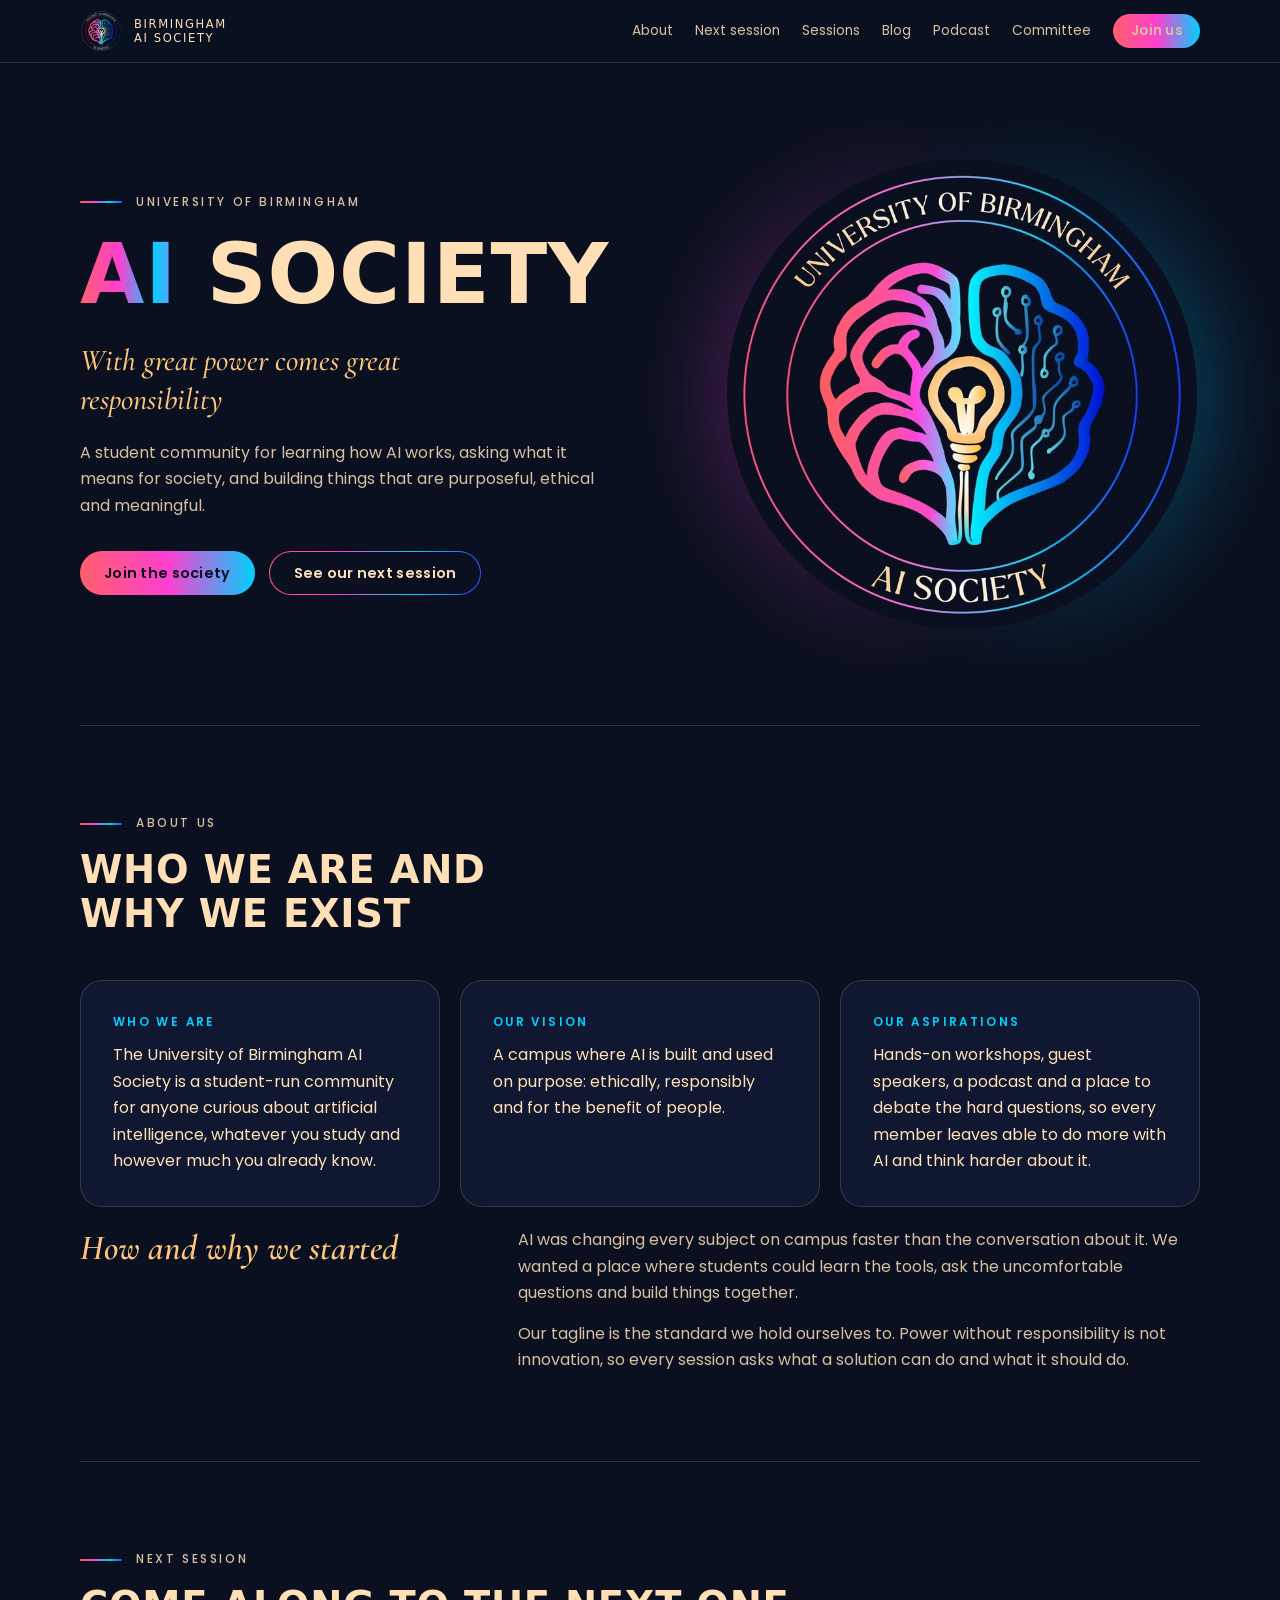
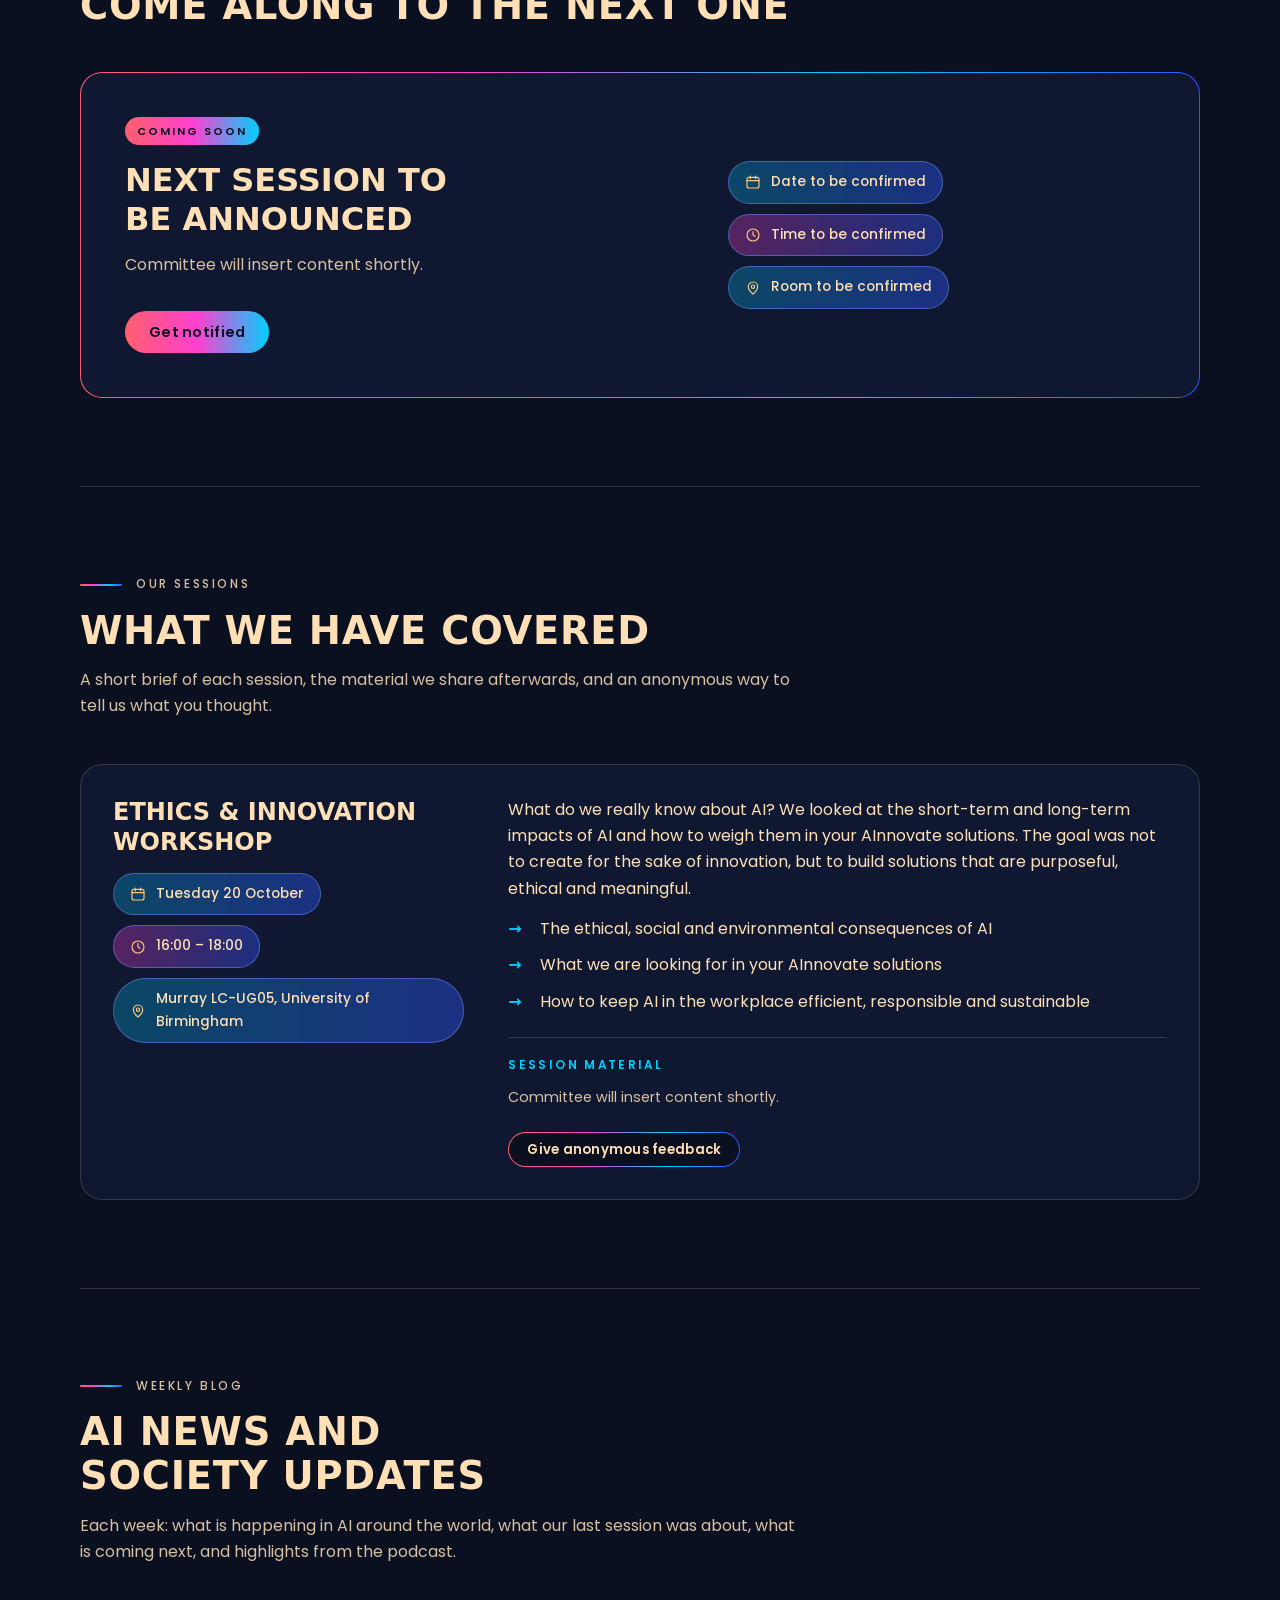
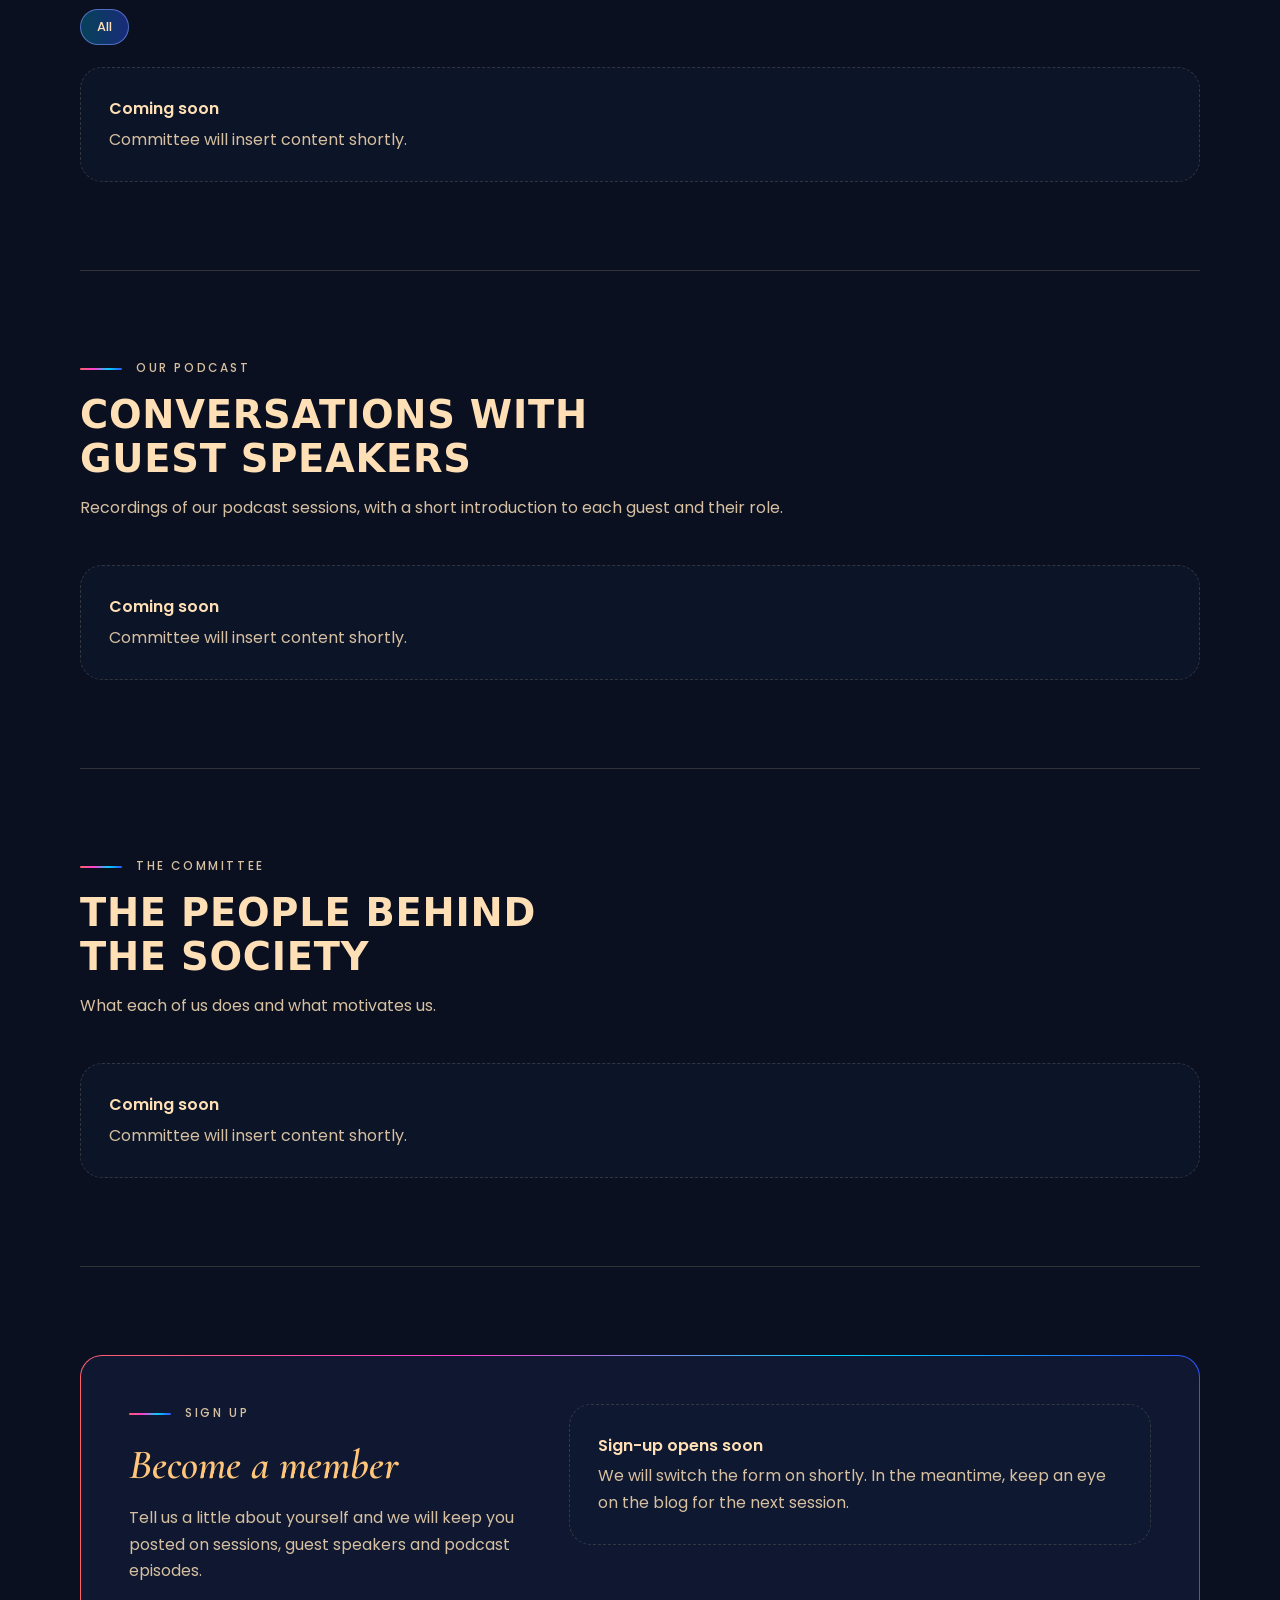
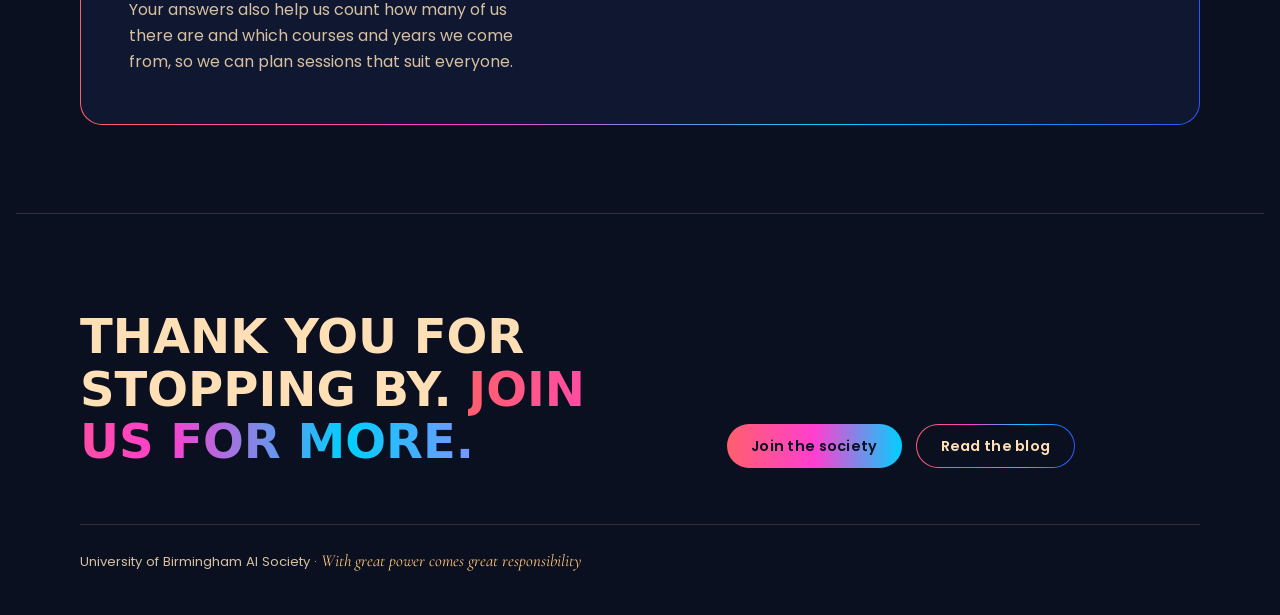
==== index.html @ 8388b3f3 "Add files via upload" ====
<!doctype html>
<html lang="en">
<head>
<meta charset="utf-8">
<meta name="viewport" content="width=device-width, initial-scale=1, viewport-fit=cover">
<style>html{background:#0a1020}body{margin:0}</style>
<title>Birmingham AI Society</title>
<link rel="preconnect" href="https://fonts.googleapis.com">
<link rel="preconnect" href="https://fonts.gstatic.com" crossorigin>
<link rel="stylesheet" href="https://fonts.googleapis.com/css2?family=Cormorant+Garamond:ital,wght@1,500;1,600&family=Poppins:wght@400;500;600&family=Syncopate:wght@400;700&display=swap">
<style>
/* Layout concept: the logo's concentric rings as the organising motif. Gradient hairlines, ring-bordered cards, one hero lockup, calm dark sections. */
:root {
  --ink: #0a1020;
  --ink-2: #0f1830;
  --ink-3: #172345;
  --cream: #ffdfb5;
  --cream-dim: #d6c0a1;
  --gold: #ffc57a;
  --coral: #ff5f6d;
  --magenta: #ff3fcf;
  --cyan: #00d0ff;
  --blue: #2f55ff;
  --blue-lt: #7b95ff;
  --line: rgba(255, 223, 181, 0.16);
  --grad: linear-gradient(90deg, var(--coral), var(--magenta) 34%, var(--cyan) 68%, var(--blue));
  --grad-text: linear-gradient(90deg, var(--coral), var(--magenta) 40%, var(--cyan) 75%, var(--blue-lt));
  --grad-btn: linear-gradient(90deg, var(--coral), var(--magenta) 50%, var(--cyan));
  --pill: linear-gradient(90deg, rgba(0, 208, 255, 0.26), rgba(47, 85, 255, 0.4));
  --pill-warm: linear-gradient(90deg, rgba(255, 63, 207, 0.3), rgba(47, 85, 255, 0.38));
  --f-display: "Bicubik", "Syncopate", system-ui, sans-serif;
  --f-serif: "Larken", "Cormorant Garamond", Georgia, serif;
  --f-body: "Poppins", system-ui, -apple-system, sans-serif;
  --radius: 22px;
  color-scheme: dark;
}
* { box-sizing: border-box; }
html { scroll-behavior: smooth; }
body {
  background: var(--ink);
  color: var(--cream);
  font-family: var(--f-body);
  font-size: 16px;
  line-height: 1.65;
  padding-left: max(16px, env(safe-area-inset-left, 0px));
  padding-right: max(16px, env(safe-area-inset-right, 0px));
  padding-block: 0;
  overflow-x: hidden;
}
body::before {
  content: ""; position: fixed; inset: 0 0 auto; height: env(safe-area-inset-top, 0px);
  background: var(--ink); z-index: 30;
}
a { color: inherit; }
:focus-visible { outline: 2px solid var(--cyan); outline-offset: 3px; border-radius: 6px; }
.wrap { max-width: 1120px; margin: 0 auto; }
h1, h2, h3 { margin: 0; font-weight: 400; text-wrap: balance; }
p { margin: 0; }

/* Header */
.bar {
  position: sticky; top: env(safe-area-inset-top, 0px); z-index: 20;
  margin-inline: calc(-1 * max(16px, env(safe-area-inset-left, 0px)));
  padding-inline: max(16px, env(safe-area-inset-left, 0px));
  background: rgba(10, 16, 32, 0.88); backdrop-filter: blur(12px);
  border-bottom: 1px solid var(--line);
}
.bar .wrap { display: flex; align-items: center; justify-content: space-between; gap: 16px; padding-block: 10px; }
.brand { display: flex; align-items: center; gap: 12px; text-decoration: none; min-width: 0; }
.brand img { width: 42px; height: 42px; border-radius: 50%; flex: none; }
.brand span { font-family: var(--f-display); font-size: 0.72rem; letter-spacing: 0.14em; text-transform: uppercase; line-height: 1.25; }
.nav { display: flex; align-items: center; gap: 22px; }
.nav a { text-decoration: none; font-size: 0.86rem; color: var(--cream-dim); }
.nav a:hover { color: var(--cream); }
.btn {
  display: inline-flex; align-items: center; justify-content: center; gap: 8px;
  font: 600 0.9rem/1 var(--f-body); letter-spacing: 0.02em; text-decoration: none; cursor: pointer;
  padding: 14px 24px; border-radius: 999px; border: 0; color: var(--ink); background: var(--grad-btn);
}
.btn:hover { filter: brightness(1.08); }
.btn.ghost {
  color: var(--cream); background: linear-gradient(var(--ink), var(--ink)) padding-box, var(--grad) border-box;
  border: 1.5px solid transparent;
}
.btn.small { padding: 10px 18px; font-size: 0.82rem; }
.btn[disabled] { opacity: 0.55; cursor: not-allowed; }

/* Hero */
.hero { position: relative; padding-block: clamp(40px, 8vw, 96px) clamp(48px, 8vw, 96px); }
.hero-grid { display: grid; grid-template-columns: minmax(0, 1.1fr) minmax(0, 0.9fr); gap: clamp(24px, 5vw, 64px); align-items: center; }
.eyebrow { font-size: 0.74rem; letter-spacing: 0.22em; text-transform: uppercase; color: var(--cream-dim); font-weight: 500; display: flex; align-items: center; gap: 14px; }
.eyebrow::before { content: ""; width: 42px; height: 2px; background: var(--grad); border-radius: 2px; flex: none; }
.hero h1 { font-family: var(--f-display); font-weight: 700; font-size: clamp(2.5rem, 7.2vw, 5.2rem); line-height: 1.04; letter-spacing: 0.01em; text-transform: uppercase; margin-top: 20px; }
.hero h1 .ai { background: var(--grad-text); -webkit-background-clip: text; background-clip: text; color: transparent; }
.tagline { font-family: var(--f-serif); font-style: italic; font-weight: 500; font-size: clamp(1.3rem, 2.8vw, 1.9rem); line-height: 1.3; color: var(--gold); margin-top: 22px; max-width: 30ch; }
.hero p.sub { margin-top: 20px; max-width: 52ch; color: var(--cream-dim); }
.cta-row { display: flex; flex-wrap: wrap; gap: 14px; margin-top: 32px; }
.logo-wrap { position: relative; width: min(100%, 470px); justify-self: center; aspect-ratio: 1; }
.logo-wrap::before {
  content: ""; position: absolute; inset: -8%; border-radius: 50%;
  background: radial-gradient(circle at 30% 50%, rgba(255, 63, 207, 0.3), transparent 58%), radial-gradient(circle at 72% 50%, rgba(0, 208, 255, 0.28), transparent 58%);
  filter: blur(30px);
}
.logo-wrap img { position: relative; width: 100%; height: 100%; border-radius: 50%; display: block; }

/* Sections */
section { padding-block: clamp(48px, 7vw, 88px); border-top: 1px solid var(--line); scroll-margin-top: 72px; }
.sec-h { display: grid; gap: 14px; margin-bottom: clamp(28px, 4vw, 44px); max-width: 720px; }
.sec-h h2 { font-family: var(--f-display); font-weight: 700; font-size: clamp(1.5rem, 3.6vw, 2.4rem); line-height: 1.15; text-transform: uppercase; letter-spacing: 0.02em; }
.sec-h .lede { color: var(--cream-dim); }
.ring {
  border: 1.5px solid transparent; border-radius: var(--radius);
  background: linear-gradient(var(--ink-2), var(--ink-2)) padding-box, var(--grad) border-box;
}
.card { background: var(--ink-2); border: 1px solid var(--line); border-radius: var(--radius); padding: clamp(20px, 3vw, 32px); }
.empty { border: 1.5px dashed var(--line); border-radius: var(--radius); padding: 28px; color: var(--cream-dim); background: rgba(15, 24, 48, 0.5); }
.empty strong { color: var(--cream); font-weight: 600; display: block; margin-bottom: 4px; }

/* About */
.about-grid { display: grid; grid-template-columns: repeat(3, minmax(0, 1fr)); gap: 20px; }
.about-grid h3 { font-size: 0.74rem; letter-spacing: 0.2em; text-transform: uppercase; font-weight: 600; color: var(--cyan); margin-bottom: 10px; }
.about-grid p { color: var(--cream); }
.story { margin-top: 20px; display: grid; grid-template-columns: minmax(0, 0.8fr) minmax(0, 1.4fr); gap: clamp(20px, 4vw, 48px); align-items: start; }
.story h3 { font-family: var(--f-serif); font-style: italic; font-weight: 600; font-size: clamp(1.6rem, 3vw, 2.2rem); line-height: 1.2; color: var(--gold); }
.story .body { display: grid; gap: 14px; color: var(--cream-dim); }

/* Meta pills */
.pills { display: flex; flex-wrap: wrap; gap: 10px; }
.meta {
  display: inline-flex; align-items: center; gap: 10px; padding: 9px 16px; border-radius: 999px; font-size: 0.86rem; font-weight: 500;
  background: var(--pill); border: 1px solid rgba(123, 149, 255, 0.45);
}
.meta.warm { background: var(--pill-warm); }
.meta svg { width: 16px; height: 16px; flex: none; stroke: var(--gold); fill: none; stroke-width: 1.8; stroke-linecap: round; stroke-linejoin: round; }

/* Next session */
.next { padding: clamp(24px, 4vw, 44px); display: grid; grid-template-columns: minmax(0, 1.3fr) minmax(0, 1fr); gap: clamp(20px, 4vw, 48px); align-items: center; }
.next h3 { font-family: var(--f-display); font-weight: 700; font-size: clamp(1.3rem, 3vw, 2rem); text-transform: uppercase; line-height: 1.2; }
.next .brief { color: var(--cream-dim); margin-top: 14px; }
.next .pills { flex-direction: column; align-items: flex-start; }
.badge { display: inline-block; font-size: 0.7rem; letter-spacing: 0.18em; text-transform: uppercase; font-weight: 600; padding: 5px 12px; border-radius: 999px; background: var(--grad-btn); color: var(--ink); margin-bottom: 16px; }

/* Sessions */
.sessions { display: grid; gap: 22px; }
.session { display: grid; grid-template-columns: minmax(0, 0.8fr) minmax(0, 1.5fr); gap: clamp(20px, 4vw, 44px); }
.session h3 { font-family: var(--f-display); font-weight: 700; font-size: clamp(1.1rem, 2.4vw, 1.5rem); text-transform: uppercase; line-height: 1.25; margin-bottom: 16px; }
.session ul { margin: 14px 0 0; padding: 0; list-style: none; display: grid; gap: 10px; }
.session li { display: grid; grid-template-columns: 22px 1fr; gap: 10px; color: var(--cream); }
.session li::before { content: "→"; color: var(--cyan); font-weight: 600; }
.mat { margin-top: 22px; padding-top: 18px; border-top: 1px solid var(--line); }
.mat h4 { margin: 0 0 10px; font-size: 0.74rem; letter-spacing: 0.2em; text-transform: uppercase; font-weight: 600; color: var(--cyan); }
.mat a { display: inline-flex; margin: 0 10px 8px 0; padding: 8px 14px; border-radius: 999px; border: 1px solid var(--line); text-decoration: none; font-size: 0.86rem; }
.mat a:hover { border-color: var(--cyan); }
.mat .none { color: var(--cream-dim); font-size: 0.9rem; }
.fb-toggle { margin-top: 22px; }
.fb { margin-top: 18px; padding: 22px; border-radius: 18px; background: var(--ink); border: 1px solid var(--line); display: grid; gap: 18px; }
.fb[hidden] { display: none; }

/* Forms */
label, .lab { display: block; font-size: 0.82rem; font-weight: 500; color: var(--cream); margin-bottom: 6px; }
.opt { color: var(--cream-dim); font-weight: 400; }
input[type="text"], input[type="email"], select, textarea {
  width: 100%; font: 400 0.95rem/1.5 var(--f-body); color: var(--cream); background: var(--ink); border: 1px solid rgba(255, 223, 181, 0.3);
  border-radius: 12px; padding: 12px 14px;
}
textarea { min-height: 92px; resize: vertical; }
select { appearance: none; background-image: linear-gradient(45deg, transparent 50%, var(--cream) 50%), linear-gradient(135deg, var(--cream) 50%, transparent 50%); background-position: calc(100% - 20px) 55%, calc(100% - 14px) 55%; background-size: 6px 6px; background-repeat: no-repeat; padding-right: 36px; }
input:focus, select:focus, textarea:focus { outline: 2px solid var(--cyan); outline-offset: 1px; border-color: transparent; }
.row2 { display: grid; grid-template-columns: repeat(2, minmax(0, 1fr)); gap: 16px; }
.seg { display: flex; flex-wrap: wrap; gap: 8px; }
.seg input { position: absolute; opacity: 0; pointer-events: none; }
.seg label { margin: 0; padding: 8px 16px; border-radius: 999px; border: 1px solid rgba(255, 223, 181, 0.3); cursor: pointer; font-weight: 400; }
.seg input:checked + label { background: var(--grad-btn); color: var(--ink); border-color: transparent; font-weight: 600; }
.seg input:focus-visible + label { outline: 2px solid var(--cyan); outline-offset: 2px; }
.check { display: grid; grid-template-columns: 22px 1fr; gap: 10px; align-items: start; font-size: 0.86rem; color: var(--cream-dim); font-weight: 400; }
.check input { width: 18px; height: 18px; margin-top: 3px; accent-color: var(--magenta); }
.note { font-size: 0.82rem; color: var(--cream-dim); }
.msg { font-size: 0.9rem; padding: 12px 16px; border-radius: 12px; border: 1px solid var(--line); }
.msg.err { border-color: var(--coral); color: #ffb4bb; }
.msg.ok { border-color: var(--cyan); color: var(--cream); }

/* Blog */
.posts { display: grid; grid-template-columns: repeat(auto-fit, minmax(min(100%, 320px), 1fr)); gap: 20px; }
.post { display: grid; gap: 12px; align-content: start; }
.post .cat { font-size: 0.7rem; letter-spacing: 0.18em; text-transform: uppercase; font-weight: 600; color: var(--cyan); }
.post time { font-size: 0.8rem; color: var(--cream-dim); }
.post h3 { font-family: var(--f-serif); font-style: italic; font-weight: 600; font-size: 1.55rem; line-height: 1.2; color: var(--gold); }
.post .txt { display: grid; gap: 10px; color: var(--cream-dim); }
.cats { display: flex; flex-wrap: wrap; gap: 8px; margin-bottom: 22px; }
.cats button { font: 500 0.8rem var(--f-body); color: var(--cream); background: transparent; border: 1px solid var(--line); padding: 8px 16px; border-radius: 999px; cursor: pointer; }
.cats button[aria-pressed="true"] { background: var(--pill); border-color: rgba(123, 149, 255, 0.6); }

/* Podcast / committee */
.people { display: grid; grid-template-columns: repeat(auto-fill, minmax(min(100%, 250px), 1fr)); gap: 20px; }
.person { display: grid; gap: 12px; align-content: start; }
.person .ph { width: 88px; height: 88px; border-radius: 50%; display: grid; place-items: center; font-family: var(--f-display); font-weight: 700; background: var(--pill-warm); border: 1.5px solid transparent; overflow: hidden; }
.person .ph img { width: 100%; height: 100%; object-fit: cover; }
.person h3 { font-size: 1.05rem; font-weight: 600; }
.person .role { font-size: 0.8rem; letter-spacing: 0.08em; text-transform: uppercase; color: var(--cyan); }
.person p { color: var(--cream-dim); font-size: 0.92rem; }
.eps { display: grid; gap: 20px; }
.ep { display: grid; grid-template-columns: minmax(0, 1fr) auto; gap: 18px; align-items: center; }

/* Join */
.join { display: grid; grid-template-columns: minmax(0, 0.8fr) minmax(0, 1.2fr); gap: clamp(24px, 4vw, 56px); padding: clamp(24px, 4vw, 48px); }
.join h3 { font-family: var(--f-serif); font-style: italic; font-weight: 600; font-size: clamp(1.8rem, 3.4vw, 2.6rem); line-height: 1.15; color: var(--gold); }
.join .why { margin-top: 16px; display: grid; gap: 12px; color: var(--cream-dim); }
.form { display: grid; gap: 16px; align-content: start; }
.form[hidden], .fallback[hidden] { display: none; }

/* Admin */
.admin { display: grid; gap: 20px; }
.stats { display: grid; grid-template-columns: repeat(auto-fit, minmax(150px, 1fr)); gap: 14px; }
.stat { padding: 18px; border-radius: 16px; border: 1px solid var(--line); background: var(--ink); }
.stat b { display: block; font-family: var(--f-display); font-size: 2rem; font-variant-numeric: tabular-nums; line-height: 1.1; }
.stat span { font-size: 0.78rem; color: var(--cream-dim); letter-spacing: 0.08em; text-transform: uppercase; }
.bars { display: grid; gap: 8px; }
.bar-row { display: grid; grid-template-columns: 110px 1fr 34px; gap: 12px; align-items: center; font-size: 0.85rem; }
.bar-row i { display: block; height: 10px; border-radius: 999px; background: var(--grad); min-width: 4px; }
.bar-row b { text-align: right; font-variant-numeric: tabular-nums; font-weight: 500; }
.tbl { overflow-x: auto; }
table { border-collapse: collapse; width: 100%; font-size: 0.86rem; min-width: 520px; }
th, td { text-align: left; padding: 8px 10px; border-bottom: 1px solid var(--line); }
th { font-size: 0.7rem; letter-spacing: 0.14em; text-transform: uppercase; color: var(--cyan); font-weight: 600; }
.fbl { display: grid; gap: 12px; }
.fbl blockquote { margin: 0; padding: 12px 16px; border-left: 3px solid var(--magenta); background: var(--ink); border-radius: 0 12px 12px 0; font-size: 0.88rem; color: var(--cream-dim); }

/* Footer */
footer { border-top: 1px solid var(--line); padding-block: clamp(56px, 8vw, 96px) 40px; text-align: left; }
.thanks { display: grid; grid-template-columns: minmax(0, 1.3fr) minmax(0, 1fr); gap: 32px; align-items: end; }
.thanks h2 { font-family: var(--f-display); font-weight: 700; text-transform: uppercase; font-size: clamp(1.6rem, 4.4vw, 3rem); line-height: 1.1; }
.thanks h2 span { background: var(--grad-text); -webkit-background-clip: text; background-clip: text; color: transparent; }
.fine { margin-top: 56px; padding-top: 22px; border-top: 1px solid var(--line); display: flex; flex-wrap: wrap; gap: 14px 28px; justify-content: space-between; align-items: center; font-size: 0.82rem; color: var(--cream-dim); }
.fine a { text-decoration: underline; text-underline-offset: 3px; }

@media (max-width: 860px) {
  .hero-grid, .story, .next, .session, .join, .thanks { grid-template-columns: minmax(0, 1fr); }
  .about-grid { grid-template-columns: minmax(0, 1fr); }
  .logo-wrap { order: -1; width: min(70%, 320px); }
  .nav a:not(.btn) { display: none; }
  .row2 { grid-template-columns: minmax(0, 1fr); }
  .ep { grid-template-columns: minmax(0, 1fr); }
  .bar-row { grid-template-columns: 90px 1fr 30px; }
}
@media (prefers-reduced-motion: reduce) { html { scroll-behavior: auto; } }
</style>

</head>
<body>
<header class="bar">
  <div class="wrap">
    <a class="brand" href="#top" aria-label="Birmingham AI Society, back to top">
      <img src="[data-uri]" alt="" width="42" height="42">
      <span>Birmingham<br>AI Society</span>
    </a>
    <nav class="nav" aria-label="Main">
      <a href="#about">About</a>
      <a href="#next">Next session</a>
      <a href="#sessions">Sessions</a>
      <a href="#blog">Blog</a>
      <a href="#podcast">Podcast</a>
      <a href="#committee">Committee</a>
      <a class="btn small" href="#join">Join us</a>
    </nav>
  </div>
</header>

<main id="top">
<div class="wrap">

  <div class="hero">
    <div class="hero-grid">
      <div>
        <p class="eyebrow">University of Birmingham</p>
        <h1><span class="ai">AI</span> Society</h1>
        <p class="tagline">With great power comes great responsibility</p>
        <p class="sub">A student community for learning how AI works, asking what it means for society, and building things that are purposeful, ethical and meaningful.</p>
        <div class="cta-row">
          <a class="btn" href="#join">Join the society</a>
          <a class="btn ghost" href="#next">See our next session</a>
        </div>
      </div>
      <div class="logo-wrap">
        <img src="[data-uri]" alt="University of Birmingham AI Society logo: a brain split into a pink organic half and a blue circuit half, with a glowing light bulb between them" width="720" height="720">
      </div>
    </div>
  </div>

  <section id="about">
    <header class="sec-h">
      <p class="eyebrow">About us</p>
      <h2>Who we are and why we exist</h2>
    </header>
    <div class="about-grid">
      <div class="card ring"><h3>Who we are</h3><p>The University of Birmingham AI Society is a student-run community for anyone curious about artificial intelligence, whatever you study and however much you already know.</p></div>
      <div class="card ring"><h3>Our vision</h3><p>A campus where AI is built and used on purpose: ethically, responsibly and for the benefit of people.</p></div>
      <div class="card ring"><h3>Our aspirations</h3><p>Hands-on workshops, guest speakers, a podcast and a place to debate the hard questions, so every member leaves able to do more with AI and think harder about it.</p></div>
    </div>
    <div class="story">
      <h3>How and why we started</h3>
      <div class="body">
        <p>AI was changing every subject on campus faster than the conversation about it. We wanted a place where students could learn the tools, ask the uncomfortable questions and build things together.</p>
        <p>Our tagline is the standard we hold ourselves to. Power without responsibility is not innovation, so every session asks what a solution can do and what it should do.</p>
      </div>
    </div>
  </section>

  <section id="next">
    <header class="sec-h">
      <p class="eyebrow">Next session</p>
      <h2>Come along to the next one</h2>
    </header>
    <div id="next-card"></div>
  </section>

  <section id="sessions">
    <header class="sec-h">
      <p class="eyebrow">Our sessions</p>
      <h2>What we have covered</h2>
      <p class="lede">A short brief of each session, the material we share afterwards, and an anonymous way to tell us what you thought.</p>
    </header>
    <div id="sessions-list" class="sessions"></div>
  </section>

  <section id="blog">
    <header class="sec-h">
      <p class="eyebrow">Weekly blog</p>
      <h2>AI news and society updates</h2>
      <p class="lede">Each week: what is happening in AI around the world, what our last session was about, what is coming next, and highlights from the podcast.</p>
    </header>
    <div id="cats" class="cats" role="group" aria-label="Filter posts"></div>
    <div id="posts" class="posts"></div>
  </section>

  <section id="podcast">
    <header class="sec-h">
      <p class="eyebrow">Our podcast</p>
      <h2>Conversations with guest speakers</h2>
      <p class="lede">Recordings of our podcast sessions, with a short introduction to each guest and their role.</p>
    </header>
    <div id="episodes" class="eps"></div>
  </section>

  <section id="committee">
    <header class="sec-h">
      <p class="eyebrow">The committee</p>
      <h2>The people behind the society</h2>
      <p class="lede">What each of us does and what motivates us.</p>
    </header>
    <div id="people" class="people"></div>
  </section>

  <section id="join">
    <div class="join ring">
      <div>
        <p class="eyebrow">Sign up</p>
        <h3 style="margin-top:18px">Become a member</h3>
        <div class="why">
          <p>Tell us a little about yourself and we will keep you posted on sessions, guest speakers and podcast episodes.</p>
          <p>Your answers also help us count how many of us there are and which courses and years we come from, so we can plan sessions that suit everyone.</p>
        </div>
      </div>
      <div>
        <form id="signup" class="form" hidden novalidate>
          <div class="row2">
            <div><label for="su-name">Full name</label><input id="su-name" type="text" autocomplete="name" required maxlength="120"></div>
            <div><label for="su-email">University email</label><input id="su-email" type="email" autocomplete="email" required maxlength="160" placeholder="you@student.bham.ac.uk"></div>
          </div>
          <div class="row2">
            <div>
              <label for="su-year">Year of study</label>
              <select id="su-year" required>
                <option value="">Choose one</option>
                <option>Foundation year</option><option>1st year</option><option>2nd year</option><option>3rd year</option>
                <option>4th year or placement</option><option>Master's</option><option>PhD</option><option>Other</option>
              </select>
            </div>
            <div><label for="su-course">Course</label><input id="su-course" type="text" required maxlength="120" placeholder="e.g. Computer Science"></div>
          </div>
          <div><label for="su-learn">What would you like to learn? <span class="opt">(optional)</span></label><textarea id="su-learn" maxlength="600"></textarea></div>
          <label class="check" for="su-consent"><input id="su-consent" type="checkbox"><span>I am happy for the society to email me about sessions and events.</span></label>
          <div id="su-msg" role="status" hidden></div>
          <div><button class="btn" type="submit" id="su-btn">Join the society</button></div>
        </form>
        <div id="signup-fallback" class="fallback"></div>
      </div>
    </div>
  </section>

  <section id="admin-sec" hidden>
    <header class="sec-h">
      <p class="eyebrow">Committee only</p>
      <h2>Membership and feedback</h2>
      <p class="lede">Only editors of this page see this section.</p>
    </header>
    <div id="admin" class="admin card"></div>
  </section>

</div>
</main>

<footer>
  <div class="wrap">
    <div class="thanks">
      <h2>Thank you for stopping by. <span>Join us for more.</span></h2>
      <div class="cta-row" style="margin-top:0"><a class="btn" href="#join">Join the society</a><a class="btn ghost" href="#blog">Read the blog</a></div>
    </div>
    <div class="fine">
      <span>University of Birmingham AI Society &middot; <em style="font-family:var(--f-serif);font-size:1.05rem;color:var(--gold)">With great power comes great responsibility</em></span>
      <span id="guild"></span>
    </div>
  </div>
</footer>

<script>
/* ---------- Content: edit this block to update the site ---------- */
const CONTENT = {
  guildUrl: "",            /* add the Guild of Students page once affiliated */
  formLinks: { signup: "", feedback: "" },  /* optional external form URLs, used when in-page forms cannot save */
  next: null,              /* e.g. { title, date, time, room, brief } */
  sessions: [
    {
      id: "ethics-innovation",
      title: "Ethics & Innovation Workshop",
      date: "Tuesday 20 October",
      time: "16:00 – 18:00",
      room: "Murray LC-UG05, University of Birmingham",
      brief: "What do we really know about AI? We looked at the short-term and long-term impacts of AI and how to weigh them in your AInnovate solutions. The goal was not to create for the sake of innovation, but to build solutions that are purposeful, ethical and meaningful.",
      points: [
        "The ethical, social and environmental consequences of AI",
        "What we are looking for in your AInnovate solutions",
        "How to keep AI in the workplace efficient, responsible and sustainable"
      ],
      parts: ["The ethical, social and environmental discussion", "The AInnovate briefing", "The workplace AI discussion"],
      materials: []
    }
  ],
  posts: [],      /* { cat, date: "YYYY-MM-DD", title, body } */
  episodes: [],   /* { title, guest, role, blurb, photo, url } */
  committee: []   /* { name, role, blurb, photo } */
};

/* ---------- Helpers ---------- */
const $ = (s, r = document) => r.querySelector(s);
const esc = s => String(s ?? "").replace(/[&<>"']/g, c => ({ "&": "&amp;", "<": "&lt;", ">": "&gt;", '"': "&quot;", "'": "&#39;" }[c]));
const ICONS = {
  cal: '<svg viewBox="0 0 24 24"><rect x="3" y="5" width="18" height="16" rx="3"/><path d="M8 3v4M16 3v4M3 10h18"/></svg>',
  clock: '<svg viewBox="0 0 24 24"><circle cx="12" cy="12" r="9"/><path d="M12 7v5l3 2"/></svg>',
  pin: '<svg viewBox="0 0 24 24"><path d="M12 21s-7-6.2-7-11a7 7 0 0 1 14 0c0 4.8-7 11-7 11z"/><circle cx="12" cy="10" r="2.5"/></svg>'
};
const meta = (icon, text, warm) => `<span class="meta${warm ? " warm" : ""}">${ICONS[icon]}${esc(text)}</span>`;
const paras = t => String(t).split("\n").filter(Boolean).map(p => `<p>${esc(p)}</p>`).join("");
const fmtDate = iso => { try { return new Date(iso + "T12:00:00").toLocaleDateString("en-GB", { day: "numeric", month: "long", year: "numeric" }); } catch (e) { return iso; } };

const state = { db: null, canWrite: false, isEditor: false, cat: "All" };

/* ---------- Next session ---------- */
function renderNext() {
  const n = CONTENT.next, el = $("#next-card");
  if (!n) {
    el.innerHTML = `<div class="next ring"><div><span class="badge">Coming soon</span><h3>Next session to be announced</h3><p class="brief">Committee will insert content shortly.</p><div class="cta-row"><a class="btn" href="#join">Get notified</a></div></div><div class="pills">${meta("cal", "Date to be confirmed")}${meta("clock", "Time to be confirmed", true)}${meta("pin", "Room to be confirmed")}</div></div>`;
    return;
  }
  el.innerHTML = `<div class="next ring"><div><span class="badge">Up next</span><h3>${esc(n.title)}</h3><p class="brief">${esc(n.brief)}</p></div><div class="pills">${meta("cal", n.date)}${meta("clock", n.time, true)}${meta("pin", n.room)}</div></div>`;
}

/* ---------- Sessions + anonymous feedback ---------- */
function renderSessions() {
  $("#sessions-list").innerHTML = CONTENT.sessions.map(s => {
    const mats = s.materials.length
      ? s.materials.map(m => `<a href="${esc(m.url)}" target="_blank" rel="noopener">${esc(m.label)}</a>`).join("")
      : `<p class="none">Committee will insert content shortly.</p>`;
    return `<article class="card ring session" data-id="${esc(s.id)}">
      <div><h3>${esc(s.title)}</h3><div class="pills" style="flex-direction:column;align-items:flex-start">${meta("cal", s.date)}${meta("clock", s.time, true)}${meta("pin", s.room)}</div></div>
      <div>
        <p>${esc(s.brief)}</p>
        <ul>${s.points.map(p => `<li>${esc(p)}</li>`).join("")}</ul>
        <div class="mat"><h4>Session material</h4>${mats}</div>
        <button class="btn ghost small fb-toggle" type="button" aria-expanded="false">Give anonymous feedback</button>
        <div class="fb" hidden></div>
      </div>
    </article>`;
  }).join("");
  document.querySelectorAll(".session").forEach(el => {
    const s = CONTENT.sessions.find(x => x.id === el.dataset.id);
    const btn = $(".fb-toggle", el), panel = $(".fb", el);
    btn.addEventListener("click", () => {
      const open = panel.hidden;
      panel.hidden = !open; btn.setAttribute("aria-expanded", String(open));
      if (open && !panel.dataset.ready) { buildFeedback(panel, s); panel.dataset.ready = "1"; }
    });
  });
}
function buildFeedback(panel, s) {
  if (!state.canWrite) {
    const link = CONTENT.formLinks.feedback;
    panel.innerHTML = link
      ? `<p>Our feedback form opens in a new tab. It does not ask for your name.</p><div><a class="btn small" href="${esc(link)}" target="_blank" rel="noopener">Open feedback form</a></div>`
      : `<p><strong>Feedback opens soon.</strong> The anonymous form for this session is not switched on yet.</p>`;
    return;
  }
  const parts = s.parts.map((p, i) => `<div><span class="lab">Did you enjoy: ${esc(p)}?</span><div class="seg">
    ${["Yes", "Somewhat", "Not really"].map((o, j) => `<input type="radio" name="part${i}" id="${s.id}-p${i}-${j}" value="${o}"><label for="${s.id}-p${i}-${j}">${o}</label>`).join("")}</div></div>`).join("");
  panel.innerHTML = `<form novalidate>
    <p class="note">Anonymous. We do not collect your name or email here.</p>
    <div><label for="${s.id}-like">What did you like the most?</label><textarea id="${s.id}-like" maxlength="1200"></textarea></div>
    <div><label for="${s.id}-imp">What could we improve on?</label><textarea id="${s.id}-imp" maxlength="1200"></textarea></div>
    ${parts}
    <div><label for="${s.id}-proc">In the part where you worked by yourself or in a team, what was your thought process?</label><textarea id="${s.id}-proc" maxlength="1200"></textarea></div>
    <div class="msg" role="status" hidden></div>
    <div><button class="btn small" type="submit">Send feedback</button></div></form>`;
  const form = $("form", panel), msg = $(".msg", panel);
  form.style.display = "grid"; form.style.gap = "18px";
  form.addEventListener("submit", async e => {
    e.preventDefault();
    const val = id => $("#" + id).value.trim();
    const ans = { like: val(s.id + "-like"), improve: val(s.id + "-imp"), process: val(s.id + "-proc"), parts: {} };
    s.parts.forEach((p, i) => { const c = form.querySelector(`input[name="part${i}"]:checked`); if (c) ans.parts[p] = c.value; });
    if (!ans.like && !ans.improve && !ans.process && !Object.keys(ans.parts).length) { show(msg, "Answer at least one question first.", "err"); return; }
    const b = $("button", form); b.disabled = true;
    try {
      await state.db.collection("feedback").add({ sessionId: s.id, sessionTitle: s.title, ...ans, ts: Date.now() });
      form.innerHTML = `<p class="msg ok">Thank you. Your feedback was saved without your name.</p>`;
    } catch (err) { b.disabled = false; show(msg, "That did not save. Please try again in a moment.", "err"); }
  });
}
function show(el, text, kind) { el.hidden = false; el.className = "msg " + (kind || ""); el.textContent = text; }

/* ---------- Blog ---------- */
function renderBlog() {
  const cats = ["All", ...new Set(CONTENT.posts.map(p => p.cat))];
  $("#cats").hidden = !CONTENT.posts.length;
  $("#cats").innerHTML = cats.map(c => `<button type="button" aria-pressed="${c === state.cat}" data-c="${esc(c)}">${esc(c)}</button>`).join("");
  $("#cats").querySelectorAll("button").forEach(b => b.addEventListener("click", () => { state.cat = b.dataset.c; renderBlog(); }));
  const list = CONTENT.posts.filter(p => state.cat === "All" || p.cat === state.cat).sort((a, b) => b.date.localeCompare(a.date));
  $("#posts").innerHTML = list.length
    ? list.map(p => `<article class="card post"><div><span class="cat">${esc(p.cat)}</span> &middot; <time datetime="${esc(p.date)}">${esc(fmtDate(p.date))}</time></div><h3>${esc(p.title)}</h3><div class="txt">${paras(p.body)}</div></article>`).join("")
    : `<div class="empty"><strong>Coming soon</strong>Committee will insert content shortly.</div>`;
}

/* ---------- Podcast + committee ---------- */
function initials(n) { return n.split(/\s+/).map(w => w[0]).slice(0, 2).join("").toUpperCase(); }
function personCard(p, extra) {
  const ph = p.photo ? `<img src="${esc(p.photo)}" alt="${esc(p.name)}">` : esc(initials(p.name));
  return `<article class="card person"><div class="ph ring">${ph}</div><div><h3>${esc(p.name)}</h3><p class="role">${esc(p.role)}</p></div><p>${esc(p.blurb)}</p>${extra || ""}</article>`;
}
function renderPeople() {
  $("#people").innerHTML = CONTENT.committee.length
    ? CONTENT.committee.map(p => personCard(p)).join("")
    : `<div class="empty" style="grid-column:1/-1"><strong>Coming soon</strong>Committee will insert content shortly.</div>`;
  $("#episodes").innerHTML = CONTENT.episodes.length
    ? CONTENT.episodes.map(e => `<article class="card ring ep"><div><span class="badge">Episode</span><h3 style="font-family:var(--f-serif);font-style:italic;font-size:1.7rem;color:var(--gold)">${esc(e.title)}</h3><p style="margin-top:8px;color:var(--cream-dim)">${esc(e.guest)}, ${esc(e.role)}. ${esc(e.blurb || "")}</p></div>${e.url ? `<a class="btn" href="${esc(e.url)}" target="_blank" rel="noopener">Listen</a>` : `<span class="meta">Recording coming soon</span>`}</article>`).join("")
    : `<div class="empty"><strong>Coming soon</strong>Committee will insert content shortly.</div>`;
}

/* ---------- Footer ---------- */
function renderFooter() {
  if (CONTENT.guildUrl) $("#guild").innerHTML = `Affiliated with the <a href="${esc(CONTENT.guildUrl)}" target="_blank" rel="noopener">Guild of Students</a>`;
}

/* ---------- Sign-up ---------- */
function setupSignup() {
  const form = $("#signup"), fb = $("#signup-fallback"), link = CONTENT.formLinks.signup;
  if (!state.canWrite) {
    fb.innerHTML = link
      ? `<div class="form"><p>Our sign-up form opens in a new tab.</p><div><a class="btn" href="${esc(link)}" target="_blank" rel="noopener">Open sign-up form</a></div></div>`
      : `<div class="empty"><strong>Sign-up opens soon</strong>We will switch the form on shortly. In the meantime, keep an eye on the blog for the next session.</div>`;
    return;
  }
  fb.hidden = true; form.hidden = false;
  const msg = $("#su-msg");
  form.addEventListener("submit", async e => {
    e.preventDefault();
    const g = id => $("#" + id).value.trim();
    const d = { name: g("su-name"), email: g("su-email").toLowerCase(), year: g("su-year"), course: g("su-course"), interest: g("su-learn") };
    if (!d.name || !/^[^@\s]+@[^@\s]+\.[^@\s]+$/.test(d.email) || !d.year || !d.course) { show(msg, "Please fill in your name, a valid email, year of study and course.", "err"); return; }
    if (!$("#su-consent").checked) { show(msg, "Tick the box so we know we can email you.", "err"); return; }
    const btn = $("#su-btn"); btn.disabled = true;
    try {
      const id = d.email.replace(/[^a-z0-9]/g, "_").slice(0, 190);
      await state.db.doc("signups/" + id).set({ ...d, ts: Date.now() });
      form.innerHTML = `<p class="msg ok">You are on the list, ${esc(d.name.split(" ")[0])}. Welcome to the society.</p>`;
    } catch (err) { btn.disabled = false; show(msg, "That did not save. Please try again in a moment.", "err"); }
  });
}

/* ---------- Committee-only metrics ---------- */
function setupAdmin() {
  $("#admin-sec").hidden = false;
  const el = $("#admin");
  el.innerHTML = `<p class="note">Loading…</p>`;
  let signups = [], feedback = [];
  const draw = () => {
    const years = {};
    signups.forEach(s => years[s.year] = (years[s.year] || 0) + 1);
    const max = Math.max(1, ...Object.values(years));
    const courses = new Set(signups.map(s => (s.course || "").toLowerCase())).size;
    el.innerHTML = `<div class="stats"><div class="stat"><b>${signups.length}</b><span>Members</span></div><div class="stat"><b>${courses}</b><span>Courses</span></div><div class="stat"><b>${feedback.length}</b><span>Feedback replies</span></div></div>
      ${signups.length ? `<div><h4 class="lab">Members by year</h4><div class="bars">${Object.entries(years).sort().map(([y, n]) => `<div class="bar-row"><span>${esc(y)}</span><i style="width:${Math.round(n / max * 100)}%"></i><b>${n}</b></div>`).join("")}</div></div>
      <div class="tbl"><table><thead><tr><th>Name</th><th>Email</th><th>Year</th><th>Course</th></tr></thead><tbody>${signups.slice(0, 15).map(s => `<tr><td>${esc(s.name)}</td><td>${esc(s.email)}</td><td>${esc(s.year)}</td><td>${esc(s.course)}</td></tr>`).join("")}</tbody></table></div>
      <div><button class="btn ghost small" id="csv" type="button">Download sign-ups (CSV)</button></div>` : `<div class="empty"><strong>No sign-ups yet</strong>Members appear here as they join.</div>`}
      ${feedback.length ? `<div><h4 class="lab">Latest feedback</h4><div class="fbl">${feedback.slice(0, 8).map(f => `<blockquote><b>${esc(f.sessionTitle)}</b><br>${[f.like && "Liked: " + f.like, f.improve && "Improve: " + f.improve, f.process && "Thought process: " + f.process].filter(Boolean).map(esc).join("<br>")}</blockquote>`).join("")}</div></div>` : ""}`;
    const csv = $("#csv");
    if (csv) csv.addEventListener("click", async () => {
      try {
        const dl = await window.claude.use("downloads"); if (!dl) return;
        const q = v => '"' + String(v ?? "").replace(/"/g, '""') + '"';
        const rows = [["Name", "Email", "Year", "Course", "Interest", "Joined"], ...signups.map(s => [s.name, s.email, s.year, s.course, s.interest, new Date(s.ts).toISOString()])];
        await dl.save({ filename: "ai-society-signups.csv", data: rows.map(r => r.map(q).join(",")).join("\n") });
      } catch (e) { /* viewer declined */ }
    });
  };
  const onErr = () => { el.innerHTML = `<p class="note">Could not load metrics.</p>`; };
  state.db.collection("signups").orderBy("ts", "desc").limit(1000).onSnapshot(s => { signups = s.docs.map(d => d.data()); draw(); }, onErr);
  state.db.collection("feedback").orderBy("ts", "desc").limit(200).onSnapshot(s => { feedback = s.docs.map(d => d.data()); draw(); }, onErr);
}

/* ---------- Boot ---------- */
renderNext(); renderSessions(); renderBlog(); renderPeople(); renderFooter(); setupSignup();
(async function init() {
  try {
    if (!window.claude?.use) return;
    state.db = await window.claude.use("db");
    const user = await window.claude.use("user");
    if (!state.db) return;
    if (user) {
      const can = await user.can("data.write");
      state.canWrite = can !== false;
      state.isEditor = await user.canEdit();
    }
    if (state.canWrite) { const f = $("#signup"); if (f.hidden) { $("#signup-fallback").innerHTML = ""; setupSignup(); } }
    if (state.isEditor) setupAdmin();
  } catch (e) { /* page works without storage */ }
})();
</script>
</body>
</html>
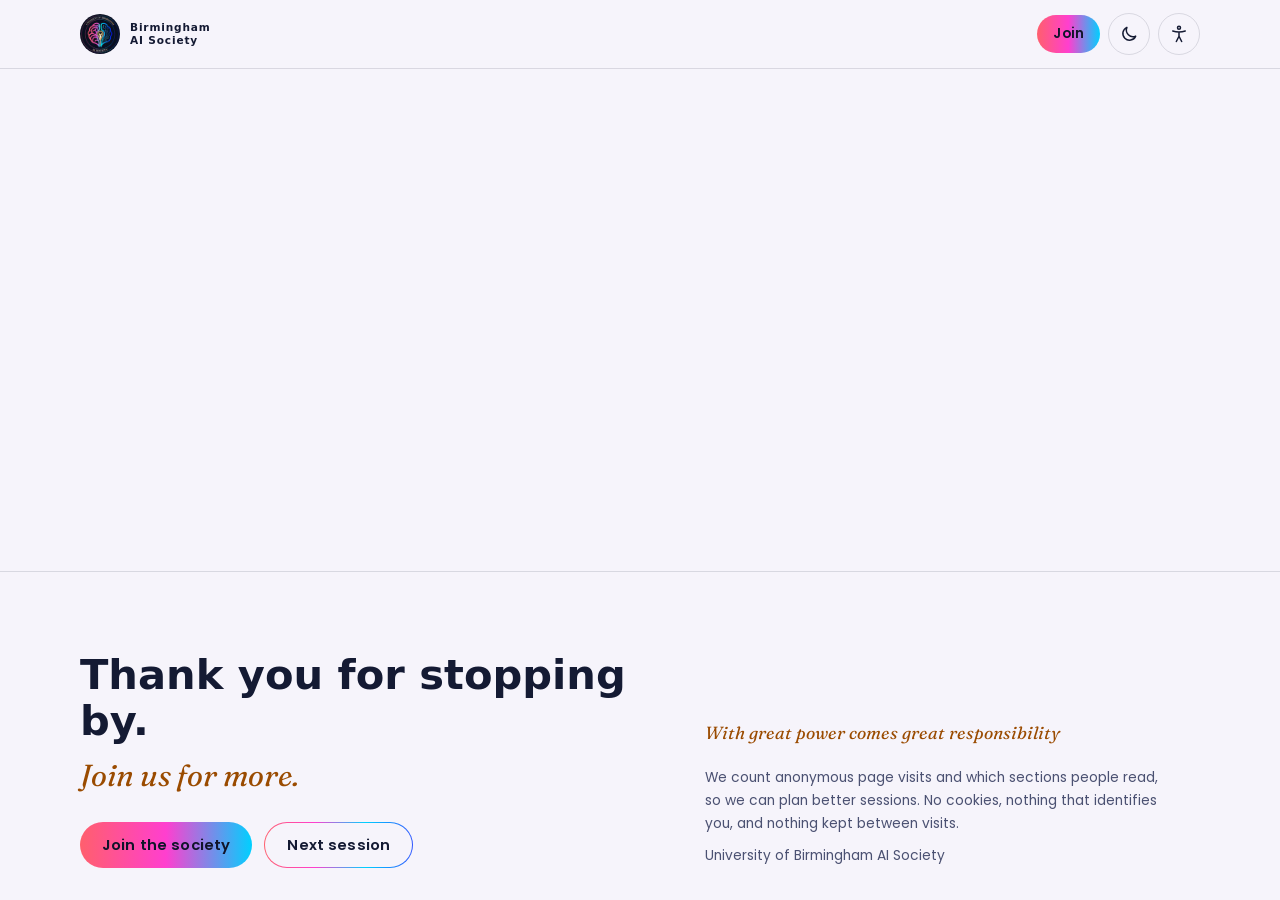
==== commit b8fc03d2: "Set up site shell, logo assets and design tokens Page shell with header, nav slots, view sections an" ====
--- a/index.html
+++ b/index.html
@@ -1,637 +1,101 @@
 <!doctype html>
-<html lang="en">
+<html lang="en-GB" data-theme="dark">
 <head>
 <meta charset="utf-8">
 <meta name="viewport" content="width=device-width, initial-scale=1, viewport-fit=cover">
-<style>html{background:#0a1020}body{margin:0}</style>
 <title>Birmingham AI Society</title>
+<meta name="description" content="The University of Birmingham AI Society. Sessions, the AInnovate award, our podcast and weekly AI news. With great power comes great responsibility.">
+<meta name="theme-color" content="#0a1020">
+<meta property="og:title" content="Birmingham AI Society">
+<meta property="og:description" content="With great power comes great responsibility.">
+<meta property="og:image" content="assets/img/logo.jpg">
+<link rel="icon" href="assets/img/logo-mark.jpg">
+<link rel="apple-touch-icon" href="assets/img/apple-touch-icon.png">
+<script>
+/* Apply saved theme and accessibility settings before first paint. */
+(function () {
+  var d = document.documentElement, s = {};
+  try { s = JSON.parse(localStorage.getItem("ais-prefs") || "{}"); } catch (e) {}
+  var t = s.theme || "system";
+  if (t === "system") t = window.matchMedia && matchMedia("(prefers-color-scheme: light)").matches ? "light" : "dark";
+  d.dataset.theme = t;
+  if (s.font) d.dataset.font = s.font;
+  if (s.size) d.dataset.size = s.size;
+  if (s.spacing) d.dataset.spacing = "wide";
+  if (s.contrast) d.dataset.contrast = "high";
+  if (s.calm) d.dataset.calm = "on";
+})();
+</script>
 <link rel="preconnect" href="https://fonts.googleapis.com">
 <link rel="preconnect" href="https://fonts.gstatic.com" crossorigin>
-<link rel="stylesheet" href="https://fonts.googleapis.com/css2?family=Cormorant+Garamond:ital,wght@1,500;1,600&family=Poppins:wght@400;500;600&family=Syncopate:wght@400;700&display=swap">
-<style>
-/* Layout concept: the logo's concentric rings as the organising motif. Gradient hairlines, ring-bordered cards, one hero lockup, calm dark sections. */
-:root {
-  --ink: #0a1020;
-  --ink-2: #0f1830;
-  --ink-3: #172345;
-  --cream: #ffdfb5;
-  --cream-dim: #d6c0a1;
-  --gold: #ffc57a;
-  --coral: #ff5f6d;
-  --magenta: #ff3fcf;
-  --cyan: #00d0ff;
-  --blue: #2f55ff;
-  --blue-lt: #7b95ff;
-  --line: rgba(255, 223, 181, 0.16);
-  --grad: linear-gradient(90deg, var(--coral), var(--magenta) 34%, var(--cyan) 68%, var(--blue));
-  --grad-text: linear-gradient(90deg, var(--coral), var(--magenta) 40%, var(--cyan) 75%, var(--blue-lt));
-  --grad-btn: linear-gradient(90deg, var(--coral), var(--magenta) 50%, var(--cyan));
-  --pill: linear-gradient(90deg, rgba(0, 208, 255, 0.26), rgba(47, 85, 255, 0.4));
-  --pill-warm: linear-gradient(90deg, rgba(255, 63, 207, 0.3), rgba(47, 85, 255, 0.38));
-  --f-display: "Bicubik", "Syncopate", system-ui, sans-serif;
-  --f-serif: "Larken", "Cormorant Garamond", Georgia, serif;
-  --f-body: "Poppins", system-ui, -apple-system, sans-serif;
-  --radius: 22px;
-  color-scheme: dark;
-}
-* { box-sizing: border-box; }
-html { scroll-behavior: smooth; }
-body {
-  background: var(--ink);
-  color: var(--cream);
-  font-family: var(--f-body);
-  font-size: 16px;
-  line-height: 1.65;
-  padding-left: max(16px, env(safe-area-inset-left, 0px));
-  padding-right: max(16px, env(safe-area-inset-right, 0px));
-  padding-block: 0;
-  overflow-x: hidden;
-}
-body::before {
-  content: ""; position: fixed; inset: 0 0 auto; height: env(safe-area-inset-top, 0px);
-  background: var(--ink); z-index: 30;
-}
-a { color: inherit; }
-:focus-visible { outline: 2px solid var(--cyan); outline-offset: 3px; border-radius: 6px; }
-.wrap { max-width: 1120px; margin: 0 auto; }
-h1, h2, h3 { margin: 0; font-weight: 400; text-wrap: balance; }
-p { margin: 0; }
-
-/* Header */
-.bar {
-  position: sticky; top: env(safe-area-inset-top, 0px); z-index: 20;
-  margin-inline: calc(-1 * max(16px, env(safe-area-inset-left, 0px)));
-  padding-inline: max(16px, env(safe-area-inset-left, 0px));
-  background: rgba(10, 16, 32, 0.88); backdrop-filter: blur(12px);
-  border-bottom: 1px solid var(--line);
-}
-.bar .wrap { display: flex; align-items: center; justify-content: space-between; gap: 16px; padding-block: 10px; }
-.brand { display: flex; align-items: center; gap: 12px; text-decoration: none; min-width: 0; }
-.brand img { width: 42px; height: 42px; border-radius: 50%; flex: none; }
-.brand span { font-family: var(--f-display); font-size: 0.72rem; letter-spacing: 0.14em; text-transform: uppercase; line-height: 1.25; }
-.nav { display: flex; align-items: center; gap: 22px; }
-.nav a { text-decoration: none; font-size: 0.86rem; color: var(--cream-dim); }
-.nav a:hover { color: var(--cream); }
-.btn {
-  display: inline-flex; align-items: center; justify-content: center; gap: 8px;
-  font: 600 0.9rem/1 var(--f-body); letter-spacing: 0.02em; text-decoration: none; cursor: pointer;
-  padding: 14px 24px; border-radius: 999px; border: 0; color: var(--ink); background: var(--grad-btn);
-}
-.btn:hover { filter: brightness(1.08); }
-.btn.ghost {
-  color: var(--cream); background: linear-gradient(var(--ink), var(--ink)) padding-box, var(--grad) border-box;
-  border: 1.5px solid transparent;
-}
-.btn.small { padding: 10px 18px; font-size: 0.82rem; }
-.btn[disabled] { opacity: 0.55; cursor: not-allowed; }
-
-/* Hero */
-.hero { position: relative; padding-block: clamp(40px, 8vw, 96px) clamp(48px, 8vw, 96px); }
-.hero-grid { display: grid; grid-template-columns: minmax(0, 1.1fr) minmax(0, 0.9fr); gap: clamp(24px, 5vw, 64px); align-items: center; }
-.eyebrow { font-size: 0.74rem; letter-spacing: 0.22em; text-transform: uppercase; color: var(--cream-dim); font-weight: 500; display: flex; align-items: center; gap: 14px; }
-.eyebrow::before { content: ""; width: 42px; height: 2px; background: var(--grad); border-radius: 2px; flex: none; }
-.hero h1 { font-family: var(--f-display); font-weight: 700; font-size: clamp(2.5rem, 7.2vw, 5.2rem); line-height: 1.04; letter-spacing: 0.01em; text-transform: uppercase; margin-top: 20px; }
-.hero h1 .ai { background: var(--grad-text); -webkit-background-clip: text; background-clip: text; color: transparent; }
-.tagline { font-family: var(--f-serif); font-style: italic; font-weight: 500; font-size: clamp(1.3rem, 2.8vw, 1.9rem); line-height: 1.3; color: var(--gold); margin-top: 22px; max-width: 30ch; }
-.hero p.sub { margin-top: 20px; max-width: 52ch; color: var(--cream-dim); }
-.cta-row { display: flex; flex-wrap: wrap; gap: 14px; margin-top: 32px; }
-.logo-wrap { position: relative; width: min(100%, 470px); justify-self: center; aspect-ratio: 1; }
-.logo-wrap::before {
-  content: ""; position: absolute; inset: -8%; border-radius: 50%;
-  background: radial-gradient(circle at 30% 50%, rgba(255, 63, 207, 0.3), transparent 58%), radial-gradient(circle at 72% 50%, rgba(0, 208, 255, 0.28), transparent 58%);
-  filter: blur(30px);
-}
-.logo-wrap img { position: relative; width: 100%; height: 100%; border-radius: 50%; display: block; }
-
-/* Sections */
-section { padding-block: clamp(48px, 7vw, 88px); border-top: 1px solid var(--line); scroll-margin-top: 72px; }
-.sec-h { display: grid; gap: 14px; margin-bottom: clamp(28px, 4vw, 44px); max-width: 720px; }
-.sec-h h2 { font-family: var(--f-display); font-weight: 700; font-size: clamp(1.5rem, 3.6vw, 2.4rem); line-height: 1.15; text-transform: uppercase; letter-spacing: 0.02em; }
-.sec-h .lede { color: var(--cream-dim); }
-.ring {
-  border: 1.5px solid transparent; border-radius: var(--radius);
-  background: linear-gradient(var(--ink-2), var(--ink-2)) padding-box, var(--grad) border-box;
-}
-.card { background: var(--ink-2); border: 1px solid var(--line); border-radius: var(--radius); padding: clamp(20px, 3vw, 32px); }
-.empty { border: 1.5px dashed var(--line); border-radius: var(--radius); padding: 28px; color: var(--cream-dim); background: rgba(15, 24, 48, 0.5); }
-.empty strong { color: var(--cream); font-weight: 600; display: block; margin-bottom: 4px; }
-
-/* About */
-.about-grid { display: grid; grid-template-columns: repeat(3, minmax(0, 1fr)); gap: 20px; }
-.about-grid h3 { font-size: 0.74rem; letter-spacing: 0.2em; text-transform: uppercase; font-weight: 600; color: var(--cyan); margin-bottom: 10px; }
-.about-grid p { color: var(--cream); }
-.story { margin-top: 20px; display: grid; grid-template-columns: minmax(0, 0.8fr) minmax(0, 1.4fr); gap: clamp(20px, 4vw, 48px); align-items: start; }
-.story h3 { font-family: var(--f-serif); font-style: italic; font-weight: 600; font-size: clamp(1.6rem, 3vw, 2.2rem); line-height: 1.2; color: var(--gold); }
-.story .body { display: grid; gap: 14px; color: var(--cream-dim); }
-
-/* Meta pills */
-.pills { display: flex; flex-wrap: wrap; gap: 10px; }
-.meta {
-  display: inline-flex; align-items: center; gap: 10px; padding: 9px 16px; border-radius: 999px; font-size: 0.86rem; font-weight: 500;
-  background: var(--pill); border: 1px solid rgba(123, 149, 255, 0.45);
-}
-.meta.warm { background: var(--pill-warm); }
-.meta svg { width: 16px; height: 16px; flex: none; stroke: var(--gold); fill: none; stroke-width: 1.8; stroke-linecap: round; stroke-linejoin: round; }
-
-/* Next session */
-.next { padding: clamp(24px, 4vw, 44px); display: grid; grid-template-columns: minmax(0, 1.3fr) minmax(0, 1fr); gap: clamp(20px, 4vw, 48px); align-items: center; }
-.next h3 { font-family: var(--f-display); font-weight: 700; font-size: clamp(1.3rem, 3vw, 2rem); text-transform: uppercase; line-height: 1.2; }
-.next .brief { color: var(--cream-dim); margin-top: 14px; }
-.next .pills { flex-direction: column; align-items: flex-start; }
-.badge { display: inline-block; font-size: 0.7rem; letter-spacing: 0.18em; text-transform: uppercase; font-weight: 600; padding: 5px 12px; border-radius: 999px; background: var(--grad-btn); color: var(--ink); margin-bottom: 16px; }
-
-/* Sessions */
-.sessions { display: grid; gap: 22px; }
-.session { display: grid; grid-template-columns: minmax(0, 0.8fr) minmax(0, 1.5fr); gap: clamp(20px, 4vw, 44px); }
-.session h3 { font-family: var(--f-display); font-weight: 700; font-size: clamp(1.1rem, 2.4vw, 1.5rem); text-transform: uppercase; line-height: 1.25; margin-bottom: 16px; }
-.session ul { margin: 14px 0 0; padding: 0; list-style: none; display: grid; gap: 10px; }
-.session li { display: grid; grid-template-columns: 22px 1fr; gap: 10px; color: var(--cream); }
-.session li::before { content: "→"; color: var(--cyan); font-weight: 600; }
-.mat { margin-top: 22px; padding-top: 18px; border-top: 1px solid var(--line); }
-.mat h4 { margin: 0 0 10px; font-size: 0.74rem; letter-spacing: 0.2em; text-transform: uppercase; font-weight: 600; color: var(--cyan); }
-.mat a { display: inline-flex; margin: 0 10px 8px 0; padding: 8px 14px; border-radius: 999px; border: 1px solid var(--line); text-decoration: none; font-size: 0.86rem; }
-.mat a:hover { border-color: var(--cyan); }
-.mat .none { color: var(--cream-dim); font-size: 0.9rem; }
-.fb-toggle { margin-top: 22px; }
-.fb { margin-top: 18px; padding: 22px; border-radius: 18px; background: var(--ink); border: 1px solid var(--line); display: grid; gap: 18px; }
-.fb[hidden] { display: none; }
-
-/* Forms */
-label, .lab { display: block; font-size: 0.82rem; font-weight: 500; color: var(--cream); margin-bottom: 6px; }
-.opt { color: var(--cream-dim); font-weight: 400; }
-input[type="text"], input[type="email"], select, textarea {
-  width: 100%; font: 400 0.95rem/1.5 var(--f-body); color: var(--cream); background: var(--ink); border: 1px solid rgba(255, 223, 181, 0.3);
-  border-radius: 12px; padding: 12px 14px;
-}
-textarea { min-height: 92px; resize: vertical; }
-select { appearance: none; background-image: linear-gradient(45deg, transparent 50%, var(--cream) 50%), linear-gradient(135deg, var(--cream) 50%, transparent 50%); background-position: calc(100% - 20px) 55%, calc(100% - 14px) 55%; background-size: 6px 6px; background-repeat: no-repeat; padding-right: 36px; }
-input:focus, select:focus, textarea:focus { outline: 2px solid var(--cyan); outline-offset: 1px; border-color: transparent; }
-.row2 { display: grid; grid-template-columns: repeat(2, minmax(0, 1fr)); gap: 16px; }
-.seg { display: flex; flex-wrap: wrap; gap: 8px; }
-.seg input { position: absolute; opacity: 0; pointer-events: none; }
-.seg label { margin: 0; padding: 8px 16px; border-radius: 999px; border: 1px solid rgba(255, 223, 181, 0.3); cursor: pointer; font-weight: 400; }
-.seg input:checked + label { background: var(--grad-btn); color: var(--ink); border-color: transparent; font-weight: 600; }
-.seg input:focus-visible + label { outline: 2px solid var(--cyan); outline-offset: 2px; }
-.check { display: grid; grid-template-columns: 22px 1fr; gap: 10px; align-items: start; font-size: 0.86rem; color: var(--cream-dim); font-weight: 400; }
-.check input { width: 18px; height: 18px; margin-top: 3px; accent-color: var(--magenta); }
-.note { font-size: 0.82rem; color: var(--cream-dim); }
-.msg { font-size: 0.9rem; padding: 12px 16px; border-radius: 12px; border: 1px solid var(--line); }
-.msg.err { border-color: var(--coral); color: #ffb4bb; }
-.msg.ok { border-color: var(--cyan); color: var(--cream); }
-
-/* Blog */
-.posts { display: grid; grid-template-columns: repeat(auto-fit, minmax(min(100%, 320px), 1fr)); gap: 20px; }
-.post { display: grid; gap: 12px; align-content: start; }
-.post .cat { font-size: 0.7rem; letter-spacing: 0.18em; text-transform: uppercase; font-weight: 600; color: var(--cyan); }
-.post time { font-size: 0.8rem; color: var(--cream-dim); }
-.post h3 { font-family: var(--f-serif); font-style: italic; font-weight: 600; font-size: 1.55rem; line-height: 1.2; color: var(--gold); }
-.post .txt { display: grid; gap: 10px; color: var(--cream-dim); }
-.cats { display: flex; flex-wrap: wrap; gap: 8px; margin-bottom: 22px; }
-.cats button { font: 500 0.8rem var(--f-body); color: var(--cream); background: transparent; border: 1px solid var(--line); padding: 8px 16px; border-radius: 999px; cursor: pointer; }
-.cats button[aria-pressed="true"] { background: var(--pill); border-color: rgba(123, 149, 255, 0.6); }
-
-/* Podcast / committee */
-.people { display: grid; grid-template-columns: repeat(auto-fill, minmax(min(100%, 250px), 1fr)); gap: 20px; }
-.person { display: grid; gap: 12px; align-content: start; }
-.person .ph { width: 88px; height: 88px; border-radius: 50%; display: grid; place-items: center; font-family: var(--f-display); font-weight: 700; background: var(--pill-warm); border: 1.5px solid transparent; overflow: hidden; }
-.person .ph img { width: 100%; height: 100%; object-fit: cover; }
-.person h3 { font-size: 1.05rem; font-weight: 600; }
-.person .role { font-size: 0.8rem; letter-spacing: 0.08em; text-transform: uppercase; color: var(--cyan); }
-.person p { color: var(--cream-dim); font-size: 0.92rem; }
-.eps { display: grid; gap: 20px; }
-.ep { display: grid; grid-template-columns: minmax(0, 1fr) auto; gap: 18px; align-items: center; }
-
-/* Join */
-.join { display: grid; grid-template-columns: minmax(0, 0.8fr) minmax(0, 1.2fr); gap: clamp(24px, 4vw, 56px); padding: clamp(24px, 4vw, 48px); }
-.join h3 { font-family: var(--f-serif); font-style: italic; font-weight: 600; font-size: clamp(1.8rem, 3.4vw, 2.6rem); line-height: 1.15; color: var(--gold); }
-.join .why { margin-top: 16px; display: grid; gap: 12px; color: var(--cream-dim); }
-.form { display: grid; gap: 16px; align-content: start; }
-.form[hidden], .fallback[hidden] { display: none; }
-
-/* Admin */
-.admin { display: grid; gap: 20px; }
-.stats { display: grid; grid-template-columns: repeat(auto-fit, minmax(150px, 1fr)); gap: 14px; }
-.stat { padding: 18px; border-radius: 16px; border: 1px solid var(--line); background: var(--ink); }
-.stat b { display: block; font-family: var(--f-display); font-size: 2rem; font-variant-numeric: tabular-nums; line-height: 1.1; }
-.stat span { font-size: 0.78rem; color: var(--cream-dim); letter-spacing: 0.08em; text-transform: uppercase; }
-.bars { display: grid; gap: 8px; }
-.bar-row { display: grid; grid-template-columns: 110px 1fr 34px; gap: 12px; align-items: center; font-size: 0.85rem; }
-.bar-row i { display: block; height: 10px; border-radius: 999px; background: var(--grad); min-width: 4px; }
-.bar-row b { text-align: right; font-variant-numeric: tabular-nums; font-weight: 500; }
-.tbl { overflow-x: auto; }
-table { border-collapse: collapse; width: 100%; font-size: 0.86rem; min-width: 520px; }
-th, td { text-align: left; padding: 8px 10px; border-bottom: 1px solid var(--line); }
-th { font-size: 0.7rem; letter-spacing: 0.14em; text-transform: uppercase; color: var(--cyan); font-weight: 600; }
-.fbl { display: grid; gap: 12px; }
-.fbl blockquote { margin: 0; padding: 12px 16px; border-left: 3px solid var(--magenta); background: var(--ink); border-radius: 0 12px 12px 0; font-size: 0.88rem; color: var(--cream-dim); }
-
-/* Footer */
-footer { border-top: 1px solid var(--line); padding-block: clamp(56px, 8vw, 96px) 40px; text-align: left; }
-.thanks { display: grid; grid-template-columns: minmax(0, 1.3fr) minmax(0, 1fr); gap: 32px; align-items: end; }
-.thanks h2 { font-family: var(--f-display); font-weight: 700; text-transform: uppercase; font-size: clamp(1.6rem, 4.4vw, 3rem); line-height: 1.1; }
-.thanks h2 span { background: var(--grad-text); -webkit-background-clip: text; background-clip: text; color: transparent; }
-.fine { margin-top: 56px; padding-top: 22px; border-top: 1px solid var(--line); display: flex; flex-wrap: wrap; gap: 14px 28px; justify-content: space-between; align-items: center; font-size: 0.82rem; color: var(--cream-dim); }
-.fine a { text-decoration: underline; text-underline-offset: 3px; }
-
-@media (max-width: 860px) {
-  .hero-grid, .story, .next, .session, .join, .thanks { grid-template-columns: minmax(0, 1fr); }
-  .about-grid { grid-template-columns: minmax(0, 1fr); }
-  .logo-wrap { order: -1; width: min(70%, 320px); }
-  .nav a:not(.btn) { display: none; }
-  .row2 { grid-template-columns: minmax(0, 1fr); }
-  .ep { grid-template-columns: minmax(0, 1fr); }
-  .bar-row { grid-template-columns: 90px 1fr 30px; }
-}
-@media (prefers-reduced-motion: reduce) { html { scroll-behavior: auto; } }
-</style>
-
+<link rel="stylesheet" href="https://fonts.googleapis.com/css2?family=Fraunces:ital,opsz,wght@0,9..144,500;1,9..144,400;1,9..144,500&family=Lexend:wght@400;600&family=Poppins:wght@400;500;600&family=Syncopate:wght@400;700&display=swap">
+<link rel="stylesheet" href="assets/css/site.css">
 </head>
 <body>
-<header class="bar">
-  <div class="wrap">
-    <a class="brand" href="#top" aria-label="Birmingham AI Society, back to top">
-      <img src="[data-uri]" alt="" width="42" height="42">
+<a class="skip" href="#main">Skip to content</a>
+
+<header class="top">
+  <div class="top-in">
+    <a class="brand" href="#home" data-nav="home">
+      <img src="assets/img/logo-mark.jpg" alt="" width="40" height="40">
       <span>Birmingham<br>AI Society</span>
     </a>
-    <nav class="nav" aria-label="Main">
-      <a href="#about">About</a>
-      <a href="#next">Next session</a>
-      <a href="#sessions">Sessions</a>
-      <a href="#blog">Blog</a>
-      <a href="#podcast">Podcast</a>
-      <a href="#committee">Committee</a>
-      <a class="btn small" href="#join">Join us</a>
+
+    <nav class="nav" id="nav" aria-label="Sections">
+      <ul id="nav-list"></ul>
     </nav>
+
+    <div class="tools">
+      <a class="btn btn-small join-quick" href="#join" data-nav="join">Join</a>
+      <button class="icon-btn" id="theme-btn" type="button" aria-label="Switch to light mode">
+        <svg class="i-sun" viewBox="0 0 24 24" aria-hidden="true"><circle cx="12" cy="12" r="4.2"/><path d="M12 2.5v2.2M12 19.3v2.2M2.5 12h2.2M19.3 12h2.2M5.3 5.3l1.6 1.6M17.1 17.1l1.6 1.6M5.3 18.7l1.6-1.6M17.1 6.9l1.6-1.6"/></svg>
+        <svg class="i-moon" viewBox="0 0 24 24" aria-hidden="true"><path d="M20 14.5A8 8 0 0 1 9.5 4a8 8 0 1 0 10.5 10.5z"/></svg>
+      </button>
+      <button class="icon-btn" id="a11y-btn" type="button" aria-haspopup="dialog" aria-controls="a11y" aria-expanded="false" aria-label="Accessibility settings">
+        <svg viewBox="0 0 24 24" aria-hidden="true"><circle cx="12" cy="4.5" r="1.8"/><path d="M4.5 8.5c2.4.8 4.9 1.2 7.5 1.2s5.1-.4 7.5-1.2M12 9.7v5M12 14.7l-3.2 6.3M12 14.7l3.2 6.3"/></svg>
+      </button>
+      <button class="icon-btn menu-btn" id="menu-btn" type="button" aria-controls="nav" aria-expanded="false" aria-label="Open menu">
+        <svg viewBox="0 0 24 24" aria-hidden="true"><path d="M4 7h16M4 12h16M4 17h16"/></svg>
+      </button>
+    </div>
   </div>
 </header>
 
-<main id="top">
-<div class="wrap">
+<main id="main" tabindex="-1">
+  <section class="view" data-view="home" aria-labelledby="h-home"></section>
+  <section class="view" data-view="about" aria-labelledby="h-about" hidden></section>
+  <section class="view" data-view="next" aria-labelledby="h-next" hidden></section>
+  <section class="view" data-view="sessions" aria-labelledby="h-sessions" hidden></section>
+  <section class="view" data-view="ainnovate" aria-labelledby="h-ainnovate" hidden></section>
+  <section class="view" data-view="blog" aria-labelledby="h-blog" hidden></section>
+  <section class="view" data-view="podcast" aria-labelledby="h-podcast" hidden></section>
+  <section class="view" data-view="committee" aria-labelledby="h-committee" hidden></section>
+  <section class="view" data-view="join" aria-labelledby="h-join" hidden></section>
+</main>
 
-  <div class="hero">
-    <div class="hero-grid">
-      <div>
-        <p class="eyebrow">University of Birmingham</p>
-        <h1><span class="ai">AI</span> Society</h1>
-        <p class="tagline">With great power comes great responsibility</p>
-        <p class="sub">A student community for learning how AI works, asking what it means for society, and building things that are purposeful, ethical and meaningful.</p>
-        <div class="cta-row">
-          <a class="btn" href="#join">Join the society</a>
-          <a class="btn ghost" href="#next">See our next session</a>
-        </div>
-      </div>
-      <div class="logo-wrap">
-        <img src="[data-uri]" alt="University of Birmingham AI Society logo: a brain split into a pink organic half and a blue circuit half, with a glowing light bulb between them" width="720" height="720">
+<footer class="foot">
+  <div class="foot-in">
+    <div class="thanks">
+      <p class="thanks-line">Thank you for stopping by.</p>
+      <p class="thanks-sub">Join us for more.</p>
+      <div class="row-btns">
+        <a class="btn" href="#join" data-nav="join">Join the society</a>
+        <a class="btn btn-ghost" href="#next" data-nav="next">Next session</a>
       </div>
     </div>
-  </div>
-
-  <section id="about">
-    <header class="sec-h">
-      <p class="eyebrow">About us</p>
-      <h2>Who we are and why we exist</h2>
-    </header>
-    <div class="about-grid">
-      <div class="card ring"><h3>Who we are</h3><p>The University of Birmingham AI Society is a student-run community for anyone curious about artificial intelligence, whatever you study and however much you already know.</p></div>
-      <div class="card ring"><h3>Our vision</h3><p>A campus where AI is built and used on purpose: ethically, responsibly and for the benefit of people.</p></div>
-      <div class="card ring"><h3>Our aspirations</h3><p>Hands-on workshops, guest speakers, a podcast and a place to debate the hard questions, so every member leaves able to do more with AI and think harder about it.</p></div>
-    </div>
-    <div class="story">
-      <h3>How and why we started</h3>
-      <div class="body">
-        <p>AI was changing every subject on campus faster than the conversation about it. We wanted a place where students could learn the tools, ask the uncomfortable questions and build things together.</p>
-        <p>Our tagline is the standard we hold ourselves to. Power without responsibility is not innovation, so every session asks what a solution can do and what it should do.</p>
-      </div>
-    </div>
-  </section>
-
-  <section id="next">
-    <header class="sec-h">
-      <p class="eyebrow">Next session</p>
-      <h2>Come along to the next one</h2>
-    </header>
-    <div id="next-card"></div>
-  </section>
-
-  <section id="sessions">
-    <header class="sec-h">
-      <p class="eyebrow">Our sessions</p>
-      <h2>What we have covered</h2>
-      <p class="lede">A short brief of each session, the material we share afterwards, and an anonymous way to tell us what you thought.</p>
-    </header>
-    <div id="sessions-list" class="sessions"></div>
-  </section>
-
-  <section id="blog">
-    <header class="sec-h">
-      <p class="eyebrow">Weekly blog</p>
-      <h2>AI news and society updates</h2>
-      <p class="lede">Each week: what is happening in AI around the world, what our last session was about, what is coming next, and highlights from the podcast.</p>
-    </header>
-    <div id="cats" class="cats" role="group" aria-label="Filter posts"></div>
-    <div id="posts" class="posts"></div>
-  </section>
-
-  <section id="podcast">
-    <header class="sec-h">
-      <p class="eyebrow">Our podcast</p>
-      <h2>Conversations with guest speakers</h2>
-      <p class="lede">Recordings of our podcast sessions, with a short introduction to each guest and their role.</p>
-    </header>
-    <div id="episodes" class="eps"></div>
-  </section>
-
-  <section id="committee">
-    <header class="sec-h">
-      <p class="eyebrow">The committee</p>
-      <h2>The people behind the society</h2>
-      <p class="lede">What each of us does and what motivates us.</p>
-    </header>
-    <div id="people" class="people"></div>
-  </section>
-
-  <section id="join">
-    <div class="join ring">
-      <div>
-        <p class="eyebrow">Sign up</p>
-        <h3 style="margin-top:18px">Become a member</h3>
-        <div class="why">
-          <p>Tell us a little about yourself and we will keep you posted on sessions, guest speakers and podcast episodes.</p>
-          <p>Your answers also help us count how many of us there are and which courses and years we come from, so we can plan sessions that suit everyone.</p>
-        </div>
-      </div>
-      <div>
-        <form id="signup" class="form" hidden novalidate>
-          <div class="row2">
-            <div><label for="su-name">Full name</label><input id="su-name" type="text" autocomplete="name" required maxlength="120"></div>
-            <div><label for="su-email">University email</label><input id="su-email" type="email" autocomplete="email" required maxlength="160" placeholder="you@student.bham.ac.uk"></div>
-          </div>
-          <div class="row2">
-            <div>
-              <label for="su-year">Year of study</label>
-              <select id="su-year" required>
-                <option value="">Choose one</option>
-                <option>Foundation year</option><option>1st year</option><option>2nd year</option><option>3rd year</option>
-                <option>4th year or placement</option><option>Master's</option><option>PhD</option><option>Other</option>
-              </select>
-            </div>
-            <div><label for="su-course">Course</label><input id="su-course" type="text" required maxlength="120" placeholder="e.g. Computer Science"></div>
-          </div>
-          <div><label for="su-learn">What would you like to learn? <span class="opt">(optional)</span></label><textarea id="su-learn" maxlength="600"></textarea></div>
-          <label class="check" for="su-consent"><input id="su-consent" type="checkbox"><span>I am happy for the society to email me about sessions and events.</span></label>
-          <div id="su-msg" role="status" hidden></div>
-          <div><button class="btn" type="submit" id="su-btn">Join the society</button></div>
-        </form>
-        <div id="signup-fallback" class="fallback"></div>
-      </div>
-    </div>
-  </section>
-
-  <section id="admin-sec" hidden>
-    <header class="sec-h">
-      <p class="eyebrow">Committee only</p>
-      <h2>Membership and feedback</h2>
-      <p class="lede">Only editors of this page see this section.</p>
-    </header>
-    <div id="admin" class="admin card"></div>
-  </section>
-
-</div>
-</main>
-
-<footer>
-  <div class="wrap">
-    <div class="thanks">
-      <h2>Thank you for stopping by. <span>Join us for more.</span></h2>
-      <div class="cta-row" style="margin-top:0"><a class="btn" href="#join">Join the society</a><a class="btn ghost" href="#blog">Read the blog</a></div>
-    </div>
-    <div class="fine">
-      <span>University of Birmingham AI Society &middot; <em style="font-family:var(--f-serif);font-size:1.05rem;color:var(--gold)">With great power comes great responsibility</em></span>
-      <span id="guild"></span>
+    <div class="foot-meta">
+      <p class="tagline-small">With great power comes great responsibility</p>
+      <p id="guild"></p>
+      <p class="privacy">We count anonymous page visits and which sections people read, so we can plan better sessions. No cookies, nothing that identifies you, and nothing kept between visits.</p>
+      <p>University of Birmingham AI Society</p>
     </div>
   </div>
 </footer>
 
-<script>
-/* ---------- Content: edit this block to update the site ---------- */
-const CONTENT = {
-  guildUrl: "",            /* add the Guild of Students page once affiliated */
-  formLinks: { signup: "", feedback: "" },  /* optional external form URLs, used when in-page forms cannot save */
-  next: null,              /* e.g. { title, date, time, room, brief } */
-  sessions: [
-    {
-      id: "ethics-innovation",
-      title: "Ethics & Innovation Workshop",
-      date: "Tuesday 20 October",
-      time: "16:00 – 18:00",
-      room: "Murray LC-UG05, University of Birmingham",
-      brief: "What do we really know about AI? We looked at the short-term and long-term impacts of AI and how to weigh them in your AInnovate solutions. The goal was not to create for the sake of innovation, but to build solutions that are purposeful, ethical and meaningful.",
-      points: [
-        "The ethical, social and environmental consequences of AI",
-        "What we are looking for in your AInnovate solutions",
-        "How to keep AI in the workplace efficient, responsible and sustainable"
-      ],
-      parts: ["The ethical, social and environmental discussion", "The AInnovate briefing", "The workplace AI discussion"],
-      materials: []
-    }
-  ],
-  posts: [],      /* { cat, date: "YYYY-MM-DD", title, body } */
-  episodes: [],   /* { title, guest, role, blurb, photo, url } */
-  committee: []   /* { name, role, blurb, photo } */
-};
+<div class="nightlight" id="nightlight" aria-hidden="true"></div>
+<div id="a11y-root"></div>
 
-/* ---------- Helpers ---------- */
-const $ = (s, r = document) => r.querySelector(s);
-const esc = s => String(s ?? "").replace(/[&<>"']/g, c => ({ "&": "&amp;", "<": "&lt;", ">": "&gt;", '"': "&quot;", "'": "&#39;" }[c]));
-const ICONS = {
-  cal: '<svg viewBox="0 0 24 24"><rect x="3" y="5" width="18" height="16" rx="3"/><path d="M8 3v4M16 3v4M3 10h18"/></svg>',
-  clock: '<svg viewBox="0 0 24 24"><circle cx="12" cy="12" r="9"/><path d="M12 7v5l3 2"/></svg>',
-  pin: '<svg viewBox="0 0 24 24"><path d="M12 21s-7-6.2-7-11a7 7 0 0 1 14 0c0 4.8-7 11-7 11z"/><circle cx="12" cy="10" r="2.5"/></svg>'
-};
-const meta = (icon, text, warm) => `<span class="meta${warm ? " warm" : ""}">${ICONS[icon]}${esc(text)}</span>`;
-const paras = t => String(t).split("\n").filter(Boolean).map(p => `<p>${esc(p)}</p>`).join("");
-const fmtDate = iso => { try { return new Date(iso + "T12:00:00").toLocaleDateString("en-GB", { day: "numeric", month: "long", year: "numeric" }); } catch (e) { return iso; } };
-
-const state = { db: null, canWrite: false, isEditor: false, cat: "All" };
-
-/* ---------- Next session ---------- */
-function renderNext() {
-  const n = CONTENT.next, el = $("#next-card");
-  if (!n) {
-    el.innerHTML = `<div class="next ring"><div><span class="badge">Coming soon</span><h3>Next session to be announced</h3><p class="brief">Committee will insert content shortly.</p><div class="cta-row"><a class="btn" href="#join">Get notified</a></div></div><div class="pills">${meta("cal", "Date to be confirmed")}${meta("clock", "Time to be confirmed", true)}${meta("pin", "Room to be confirmed")}</div></div>`;
-    return;
-  }
-  el.innerHTML = `<div class="next ring"><div><span class="badge">Up next</span><h3>${esc(n.title)}</h3><p class="brief">${esc(n.brief)}</p></div><div class="pills">${meta("cal", n.date)}${meta("clock", n.time, true)}${meta("pin", n.room)}</div></div>`;
-}
-
-/* ---------- Sessions + anonymous feedback ---------- */
-function renderSessions() {
-  $("#sessions-list").innerHTML = CONTENT.sessions.map(s => {
-    const mats = s.materials.length
-      ? s.materials.map(m => `<a href="${esc(m.url)}" target="_blank" rel="noopener">${esc(m.label)}</a>`).join("")
-      : `<p class="none">Committee will insert content shortly.</p>`;
-    return `<article class="card ring session" data-id="${esc(s.id)}">
-      <div><h3>${esc(s.title)}</h3><div class="pills" style="flex-direction:column;align-items:flex-start">${meta("cal", s.date)}${meta("clock", s.time, true)}${meta("pin", s.room)}</div></div>
-      <div>
-        <p>${esc(s.brief)}</p>
-        <ul>${s.points.map(p => `<li>${esc(p)}</li>`).join("")}</ul>
-        <div class="mat"><h4>Session material</h4>${mats}</div>
-        <button class="btn ghost small fb-toggle" type="button" aria-expanded="false">Give anonymous feedback</button>
-        <div class="fb" hidden></div>
-      </div>
-    </article>`;
-  }).join("");
-  document.querySelectorAll(".session").forEach(el => {
-    const s = CONTENT.sessions.find(x => x.id === el.dataset.id);
-    const btn = $(".fb-toggle", el), panel = $(".fb", el);
-    btn.addEventListener("click", () => {
-      const open = panel.hidden;
-      panel.hidden = !open; btn.setAttribute("aria-expanded", String(open));
-      if (open && !panel.dataset.ready) { buildFeedback(panel, s); panel.dataset.ready = "1"; }
-    });
-  });
-}
-function buildFeedback(panel, s) {
-  if (!state.canWrite) {
-    const link = CONTENT.formLinks.feedback;
-    panel.innerHTML = link
-      ? `<p>Our feedback form opens in a new tab. It does not ask for your name.</p><div><a class="btn small" href="${esc(link)}" target="_blank" rel="noopener">Open feedback form</a></div>`
-      : `<p><strong>Feedback opens soon.</strong> The anonymous form for this session is not switched on yet.</p>`;
-    return;
-  }
-  const parts = s.parts.map((p, i) => `<div><span class="lab">Did you enjoy: ${esc(p)}?</span><div class="seg">
-    ${["Yes", "Somewhat", "Not really"].map((o, j) => `<input type="radio" name="part${i}" id="${s.id}-p${i}-${j}" value="${o}"><label for="${s.id}-p${i}-${j}">${o}</label>`).join("")}</div></div>`).join("");
-  panel.innerHTML = `<form novalidate>
-    <p class="note">Anonymous. We do not collect your name or email here.</p>
-    <div><label for="${s.id}-like">What did you like the most?</label><textarea id="${s.id}-like" maxlength="1200"></textarea></div>
-    <div><label for="${s.id}-imp">What could we improve on?</label><textarea id="${s.id}-imp" maxlength="1200"></textarea></div>
-    ${parts}
-    <div><label for="${s.id}-proc">In the part where you worked by yourself or in a team, what was your thought process?</label><textarea id="${s.id}-proc" maxlength="1200"></textarea></div>
-    <div class="msg" role="status" hidden></div>
-    <div><button class="btn small" type="submit">Send feedback</button></div></form>`;
-  const form = $("form", panel), msg = $(".msg", panel);
-  form.style.display = "grid"; form.style.gap = "18px";
-  form.addEventListener("submit", async e => {
-    e.preventDefault();
-    const val = id => $("#" + id).value.trim();
-    const ans = { like: val(s.id + "-like"), improve: val(s.id + "-imp"), process: val(s.id + "-proc"), parts: {} };
-    s.parts.forEach((p, i) => { const c = form.querySelector(`input[name="part${i}"]:checked`); if (c) ans.parts[p] = c.value; });
-    if (!ans.like && !ans.improve && !ans.process && !Object.keys(ans.parts).length) { show(msg, "Answer at least one question first.", "err"); return; }
-    const b = $("button", form); b.disabled = true;
-    try {
-      await state.db.collection("feedback").add({ sessionId: s.id, sessionTitle: s.title, ...ans, ts: Date.now() });
-      form.innerHTML = `<p class="msg ok">Thank you. Your feedback was saved without your name.</p>`;
-    } catch (err) { b.disabled = false; show(msg, "That did not save. Please try again in a moment.", "err"); }
-  });
-}
-function show(el, text, kind) { el.hidden = false; el.className = "msg " + (kind || ""); el.textContent = text; }
-
-/* ---------- Blog ---------- */
-function renderBlog() {
-  const cats = ["All", ...new Set(CONTENT.posts.map(p => p.cat))];
-  $("#cats").hidden = !CONTENT.posts.length;
-  $("#cats").innerHTML = cats.map(c => `<button type="button" aria-pressed="${c === state.cat}" data-c="${esc(c)}">${esc(c)}</button>`).join("");
-  $("#cats").querySelectorAll("button").forEach(b => b.addEventListener("click", () => { state.cat = b.dataset.c; renderBlog(); }));
-  const list = CONTENT.posts.filter(p => state.cat === "All" || p.cat === state.cat).sort((a, b) => b.date.localeCompare(a.date));
-  $("#posts").innerHTML = list.length
-    ? list.map(p => `<article class="card post"><div><span class="cat">${esc(p.cat)}</span> &middot; <time datetime="${esc(p.date)}">${esc(fmtDate(p.date))}</time></div><h3>${esc(p.title)}</h3><div class="txt">${paras(p.body)}</div></article>`).join("")
-    : `<div class="empty"><strong>Coming soon</strong>Committee will insert content shortly.</div>`;
-}
-
-/* ---------- Podcast + committee ---------- */
-function initials(n) { return n.split(/\s+/).map(w => w[0]).slice(0, 2).join("").toUpperCase(); }
-function personCard(p, extra) {
-  const ph = p.photo ? `<img src="${esc(p.photo)}" alt="${esc(p.name)}">` : esc(initials(p.name));
-  return `<article class="card person"><div class="ph ring">${ph}</div><div><h3>${esc(p.name)}</h3><p class="role">${esc(p.role)}</p></div><p>${esc(p.blurb)}</p>${extra || ""}</article>`;
-}
-function renderPeople() {
-  $("#people").innerHTML = CONTENT.committee.length
-    ? CONTENT.committee.map(p => personCard(p)).join("")
-    : `<div class="empty" style="grid-column:1/-1"><strong>Coming soon</strong>Committee will insert content shortly.</div>`;
-  $("#episodes").innerHTML = CONTENT.episodes.length
-    ? CONTENT.episodes.map(e => `<article class="card ring ep"><div><span class="badge">Episode</span><h3 style="font-family:var(--f-serif);font-style:italic;font-size:1.7rem;color:var(--gold)">${esc(e.title)}</h3><p style="margin-top:8px;color:var(--cream-dim)">${esc(e.guest)}, ${esc(e.role)}. ${esc(e.blurb || "")}</p></div>${e.url ? `<a class="btn" href="${esc(e.url)}" target="_blank" rel="noopener">Listen</a>` : `<span class="meta">Recording coming soon</span>`}</article>`).join("")
-    : `<div class="empty"><strong>Coming soon</strong>Committee will insert content shortly.</div>`;
-}
-
-/* ---------- Footer ---------- */
-function renderFooter() {
-  if (CONTENT.guildUrl) $("#guild").innerHTML = `Affiliated with the <a href="${esc(CONTENT.guildUrl)}" target="_blank" rel="noopener">Guild of Students</a>`;
-}
-
-/* ---------- Sign-up ---------- */
-function setupSignup() {
-  const form = $("#signup"), fb = $("#signup-fallback"), link = CONTENT.formLinks.signup;
-  if (!state.canWrite) {
-    fb.innerHTML = link
-      ? `<div class="form"><p>Our sign-up form opens in a new tab.</p><div><a class="btn" href="${esc(link)}" target="_blank" rel="noopener">Open sign-up form</a></div></div>`
-      : `<div class="empty"><strong>Sign-up opens soon</strong>We will switch the form on shortly. In the meantime, keep an eye on the blog for the next session.</div>`;
-    return;
-  }
-  fb.hidden = true; form.hidden = false;
-  const msg = $("#su-msg");
-  form.addEventListener("submit", async e => {
-    e.preventDefault();
-    const g = id => $("#" + id).value.trim();
-    const d = { name: g("su-name"), email: g("su-email").toLowerCase(), year: g("su-year"), course: g("su-course"), interest: g("su-learn") };
-    if (!d.name || !/^[^@\s]+@[^@\s]+\.[^@\s]+$/.test(d.email) || !d.year || !d.course) { show(msg, "Please fill in your name, a valid email, year of study and course.", "err"); return; }
-    if (!$("#su-consent").checked) { show(msg, "Tick the box so we know we can email you.", "err"); return; }
-    const btn = $("#su-btn"); btn.disabled = true;
-    try {
-      const id = d.email.replace(/[^a-z0-9]/g, "_").slice(0, 190);
-      await state.db.doc("signups/" + id).set({ ...d, ts: Date.now() });
-      form.innerHTML = `<p class="msg ok">You are on the list, ${esc(d.name.split(" ")[0])}. Welcome to the society.</p>`;
-    } catch (err) { btn.disabled = false; show(msg, "That did not save. Please try again in a moment.", "err"); }
-  });
-}
-
-/* ---------- Committee-only metrics ---------- */
-function setupAdmin() {
-  $("#admin-sec").hidden = false;
-  const el = $("#admin");
-  el.innerHTML = `<p class="note">Loading…</p>`;
-  let signups = [], feedback = [];
-  const draw = () => {
-    const years = {};
-    signups.forEach(s => years[s.year] = (years[s.year] || 0) + 1);
-    const max = Math.max(1, ...Object.values(years));
-    const courses = new Set(signups.map(s => (s.course || "").toLowerCase())).size;
-    el.innerHTML = `<div class="stats"><div class="stat"><b>${signups.length}</b><span>Members</span></div><div class="stat"><b>${courses}</b><span>Courses</span></div><div class="stat"><b>${feedback.length}</b><span>Feedback replies</span></div></div>
-      ${signups.length ? `<div><h4 class="lab">Members by year</h4><div class="bars">${Object.entries(years).sort().map(([y, n]) => `<div class="bar-row"><span>${esc(y)}</span><i style="width:${Math.round(n / max * 100)}%"></i><b>${n}</b></div>`).join("")}</div></div>
-      <div class="tbl"><table><thead><tr><th>Name</th><th>Email</th><th>Year</th><th>Course</th></tr></thead><tbody>${signups.slice(0, 15).map(s => `<tr><td>${esc(s.name)}</td><td>${esc(s.email)}</td><td>${esc(s.year)}</td><td>${esc(s.course)}</td></tr>`).join("")}</tbody></table></div>
-      <div><button class="btn ghost small" id="csv" type="button">Download sign-ups (CSV)</button></div>` : `<div class="empty"><strong>No sign-ups yet</strong>Members appear here as they join.</div>`}
-      ${feedback.length ? `<div><h4 class="lab">Latest feedback</h4><div class="fbl">${feedback.slice(0, 8).map(f => `<blockquote><b>${esc(f.sessionTitle)}</b><br>${[f.like && "Liked: " + f.like, f.improve && "Improve: " + f.improve, f.process && "Thought process: " + f.process].filter(Boolean).map(esc).join("<br>")}</blockquote>`).join("")}</div></div>` : ""}`;
-    const csv = $("#csv");
-    if (csv) csv.addEventListener("click", async () => {
-      try {
-        const dl = await window.claude.use("downloads"); if (!dl) return;
-        const q = v => '"' + String(v ?? "").replace(/"/g, '""') + '"';
-        const rows = [["Name", "Email", "Year", "Course", "Interest", "Joined"], ...signups.map(s => [s.name, s.email, s.year, s.course, s.interest, new Date(s.ts).toISOString()])];
-        await dl.save({ filename: "ai-society-signups.csv", data: rows.map(r => r.map(q).join(",")).join("\n") });
-      } catch (e) { /* viewer declined */ }
-    });
-  };
-  const onErr = () => { el.innerHTML = `<p class="note">Could not load metrics.</p>`; };
-  state.db.collection("signups").orderBy("ts", "desc").limit(1000).onSnapshot(s => { signups = s.docs.map(d => d.data()); draw(); }, onErr);
-  state.db.collection("feedback").orderBy("ts", "desc").limit(200).onSnapshot(s => { feedback = s.docs.map(d => d.data()); draw(); }, onErr);
-}
-
-/* ---------- Boot ---------- */
-renderNext(); renderSessions(); renderBlog(); renderPeople(); renderFooter(); setupSignup();
-(async function init() {
-  try {
-    if (!window.claude?.use) return;
-    state.db = await window.claude.use("db");
-    const user = await window.claude.use("user");
-    if (!state.db) return;
-    if (user) {
-      const can = await user.can("data.write");
-      state.canWrite = can !== false;
-      state.isEditor = await user.canEdit();
-    }
-    if (state.canWrite) { const f = $("#signup"); if (f.hidden) { $("#signup-fallback").innerHTML = ""; setupSignup(); } }
-    if (state.isEditor) setupAdmin();
-  } catch (e) { /* page works without storage */ }
-})();
-</script>
+<script src="assets/js/content.js"></script>
+<script src="assets/js/app.js"></script>
 </body>
 </html>
--- a/assets/css/site.css
+++ b/assets/css/site.css
@@ -0,0 +1,473 @@
+/* Birmingham AI Society
+   Layout concept: the logo's double ring is the navigation. One view at a time,
+   each opening with its title set large; quiet surfaces everywhere else. */
+
+@font-face { font-family: "OpenDyslexic"; src: url("../fonts/opendyslexic-latin-400-normal.woff2") format("woff2"); font-weight: 400; font-display: swap; }
+@font-face { font-family: "OpenDyslexic"; src: url("../fonts/opendyslexic-latin-700-normal.woff2") format("woff2"); font-weight: 600 700; font-display: swap; }
+/* Drop the society's own font files into assets/fonts and they take over automatically. */
+@font-face { font-family: "Bicubik"; src: local("Bicubik"), url("../fonts/Bicubik.woff2") format("woff2"), url("../fonts/Bicubik.otf") format("opentype"); font-display: swap; }
+@font-face { font-family: "Larken"; src: local("Larken"), url("../fonts/Larken.woff2") format("woff2"), url("../fonts/Larken.otf") format("opentype"); font-display: swap; }
+
+/* ---------- Tokens ---------- */
+:root {
+  /* brand, from the logo */
+  --coral: #ff5f6d;
+  --magenta: #ff3fcf;
+  --cyan: #00d0ff;
+  --blue: #2f55ff;
+  --cream: #ffdfb5;
+
+  /* dark theme (default) */
+  --bg: #0a1020;
+  --surface: #0f1830;
+  --surface-2: #162142;
+  --fg: #ffdfb5;
+  --fg-2: #c9b79d;
+  --fg-on-accent: #0a1020;
+  --line: rgba(255, 223, 181, 0.15);
+  --line-strong: rgba(255, 223, 181, 0.32);
+  --link: #6fe0ff;
+  --tag: #8fe8ff;
+  --warm: #ffc57a;
+  --ok: #6fe0ff;
+  --err: #ff98a2;
+  --hl: rgba(255, 63, 207, 0.22);
+  --glow-a: rgba(255, 63, 207, 0.24);
+  --glow-b: rgba(0, 208, 255, 0.22);
+
+  --grad: linear-gradient(90deg, var(--coral), var(--magenta) 34%, var(--cyan) 68%, var(--blue));
+  --grad-btn: linear-gradient(90deg, var(--coral), var(--magenta) 50%, var(--cyan));
+  --grad-soft: linear-gradient(120deg, rgba(255, 63, 207, 0.16), rgba(47, 85, 255, 0.2));
+
+  --f-display: "Bicubik", "Syncopate", "Arial Black", system-ui, sans-serif;
+  --f-serif: "Larken", "Fraunces", Georgia, serif;
+  --f-body: "Poppins", system-ui, -apple-system, "Segoe UI", sans-serif;
+
+  --r-s: 10px;
+  --r-m: 16px;
+  --r-l: 28px;
+  --gutter: max(16px, env(safe-area-inset-left, 0px));
+  --gutter-r: max(16px, env(safe-area-inset-right, 0px));
+  --max: 1120px;
+  --ease: cubic-bezier(.2, .7, .2, 1);
+  --nl: 0;
+  color-scheme: dark;
+}
+
+:root[data-theme="light"] {
+  --bg: #f6f4fb;
+  --surface: #ffffff;
+  --surface-2: #ece8f6;
+  --fg: #141a33;
+  --fg-2: #4b5172;
+  --fg-on-accent: #10142a;
+  --line: rgba(20, 26, 51, 0.13);
+  --line-strong: rgba(20, 26, 51, 0.3);
+  --link: #1f3fd1;
+  --tag: #0067a3;
+  --warm: #9a4b00;
+  --ok: #0067a3;
+  --err: #b4122e;
+  --hl: rgba(181, 23, 158, 0.16);
+  --glow-a: rgba(255, 63, 207, 0.16);
+  --glow-b: rgba(0, 208, 255, 0.16);
+  --grad-soft: linear-gradient(120deg, rgba(255, 63, 207, 0.1), rgba(47, 85, 255, 0.12));
+  color-scheme: light;
+}
+
+/* High contrast: solid colours, no gradients behind text */
+:root[data-contrast="high"] {
+  --bg: #000;
+  --surface: #000;
+  --surface-2: #111;
+  --fg: #fff;
+  --fg-2: #fff;
+  --fg-on-accent: #000;
+  --line: #fff;
+  --line-strong: #fff;
+  --link: #7fe9ff;
+  --tag: #7fe9ff;
+  --warm: #ffd27f;
+  --grad: linear-gradient(#7fe9ff, #7fe9ff);
+  --grad-btn: linear-gradient(#ffd27f, #ffd27f);
+  --grad-soft: none;
+  --glow-a: transparent;
+  --glow-b: transparent;
+  --hl: #333;
+}
+:root[data-contrast="high"][data-theme="light"] {
+  --bg: #fff;
+  --surface: #fff;
+  --surface-2: #f0f0f0;
+  --fg: #000;
+  --fg-2: #000;
+  --fg-on-accent: #fff;
+  --line: #000;
+  --line-strong: #000;
+  --link: #0000c8;
+  --tag: #0000c8;
+  --warm: #6a2c00;
+  --grad: linear-gradient(#0000c8, #0000c8);
+  --grad-btn: linear-gradient(#000, #000);
+  --hl: #ffe55c;
+}
+
+/* Reading fonts */
+:root[data-font="lexend"] { --f-body: "Lexend", system-ui, sans-serif; --f-display: "Lexend", system-ui, sans-serif; --f-serif: "Lexend", system-ui, sans-serif; }
+:root[data-font="dyslexic"] { --f-body: "OpenDyslexic", "Lexend", sans-serif; --f-display: "OpenDyslexic", "Lexend", sans-serif; --f-serif: "OpenDyslexic", "Lexend", sans-serif; }
+
+/* Text size */
+:root[data-size="115"] { font-size: 115%; }
+:root[data-size="130"] { font-size: 130%; }
+
+/* ---------- Base ---------- */
+*, *::before, *::after { box-sizing: border-box; }
+html { -webkit-text-size-adjust: 100%; }
+body {
+  margin: 0;
+  background: var(--bg);
+  color: var(--fg);
+  font-family: var(--f-body);
+  font-size: 1rem;
+  line-height: 1.65;
+  min-height: 100vh;
+  display: flex;
+  flex-direction: column;
+  overflow-x: hidden;
+}
+:root[data-spacing="wide"] body { line-height: 1.95; letter-spacing: 0.035em; word-spacing: 0.12em; }
+:root[data-spacing="wide"] p, :root[data-spacing="wide"] li { max-width: 60ch; }
+
+img { max-width: 100%; display: block; }
+a { color: var(--link); text-underline-offset: 3px; }
+h1, h2, h3, h4 { margin: 0; text-wrap: balance; font-weight: 600; }
+p { margin: 0; }
+ul, ol { margin: 0; padding: 0; }
+:focus-visible { outline: 3px solid var(--link); outline-offset: 3px; border-radius: 6px; }
+[hidden] { display: none !important; }
+
+.skip { position: absolute; left: 12px; top: -60px; z-index: 50; padding: 10px 16px; background: var(--fg); color: var(--bg); border-radius: var(--r-s); font-weight: 600; text-decoration: none; }
+.skip:focus { top: calc(12px + env(safe-area-inset-top, 0px)); }
+.sr { position: absolute; width: 1px; height: 1px; overflow: hidden; clip: rect(0 0 0 0); white-space: nowrap; }
+
+.wrap, .top-in, .foot-in {
+  max-width: var(--max);
+  margin-inline: auto;
+  padding-left: var(--gutter);
+  padding-right: var(--gutter-r);
+  box-sizing: content-box;
+}
+
+/* ---------- Buttons ---------- */
+.btn {
+  display: inline-flex; align-items: center; justify-content: center; gap: 8px;
+  min-height: 46px; padding: 0 22px; border-radius: 999px; border: 0;
+  font: 600 0.92rem/1 var(--f-body); letter-spacing: 0.01em;
+  color: var(--fg-on-accent); background: var(--grad-btn);
+  text-decoration: none; cursor: pointer;
+  transition: filter .2s var(--ease), transform .2s var(--ease);
+}
+.btn:hover { filter: brightness(1.07); }
+.btn:active { transform: translateY(1px); }
+.btn[disabled] { opacity: .55; cursor: not-allowed; }
+.btn-ghost {
+  color: var(--fg);
+  background: linear-gradient(var(--bg), var(--bg)) padding-box, var(--grad) border-box;
+  border: 1.5px solid transparent;
+}
+.btn-small { min-height: 38px; padding: 0 16px; font-size: 0.84rem; }
+.btn-plain { background: transparent; color: var(--fg); border: 1px solid var(--line-strong); }
+.row-btns { display: flex; flex-wrap: wrap; gap: 12px; }
+
+.icon-btn {
+  width: 42px; height: 42px; border-radius: 50%; display: inline-grid; place-items: center;
+  background: transparent; border: 1px solid var(--line); color: var(--fg); cursor: pointer;
+}
+.icon-btn:hover { border-color: var(--line-strong); background: var(--surface); }
+.icon-btn svg { width: 20px; height: 20px; fill: none; stroke: currentColor; stroke-width: 1.8; stroke-linecap: round; stroke-linejoin: round; }
+:root[data-theme="dark"] .i-moon, :root[data-theme="light"] .i-sun { display: none; }
+
+/* ---------- Header + nav ---------- */
+.top {
+  position: sticky; top: 0; z-index: 30;
+  padding-top: env(safe-area-inset-top, 0px);
+  background: color-mix(in srgb, var(--bg) 88%, transparent);
+  backdrop-filter: blur(14px);
+  border-bottom: 1px solid var(--line);
+}
+.top-in { display: flex; align-items: center; gap: 18px; min-height: 68px; }
+.brand { display: flex; align-items: center; gap: 10px; text-decoration: none; color: var(--fg); flex: none; }
+.brand img { width: 40px; height: 40px; border-radius: 50%; }
+.brand span { font-family: var(--f-display); font-size: 0.66rem; line-height: 1.25; letter-spacing: 0.08em; font-weight: 700; }
+
+.nav { flex: 1; min-width: 0; }
+.nav ul { list-style: none; display: flex; flex-wrap: wrap; gap: 4px; justify-content: center; }
+.nav a {
+  display: inline-flex; align-items: center; min-height: 38px; padding: 0 14px;
+  border-radius: 999px; border: 1.5px solid transparent;
+  color: var(--fg-2); text-decoration: none; font-size: 0.86rem; font-weight: 500; white-space: nowrap;
+  transition: color .2s var(--ease), background-color .2s var(--ease);
+}
+.nav a:hover { color: var(--fg); background: var(--surface); }
+.nav a[aria-current="page"] {
+  color: var(--fg);
+  background: linear-gradient(var(--bg), var(--bg)) padding-box, var(--grad) border-box;
+}
+.tools { display: flex; align-items: center; gap: 8px; flex: none; }
+.menu-btn { display: none; }
+
+@media (max-width: 1060px) {
+  .menu-btn { display: inline-grid; }
+  .top-in { justify-content: space-between; }
+  .nav {
+    position: fixed; left: 0; right: 0; top: calc(68px + env(safe-area-inset-top, 0px)); bottom: 0;
+    background: var(--bg); border-top: 1px solid var(--line);
+    padding: 20px var(--gutter-r) calc(24px + env(safe-area-inset-bottom, 0px)) var(--gutter);
+    overflow-y: auto; display: none;
+  }
+  .nav.open { display: block; }
+  .nav ul { flex-direction: column; align-items: stretch; gap: 6px; max-width: 520px; margin: 0 auto; }
+  .nav a { min-height: 54px; padding: 0 20px; font-size: 1.05rem; border-color: var(--line); }
+  body.menu-open { overflow: hidden; }
+}
+@media (max-width: 420px) {
+  .brand span { display: none; }
+  .tools { gap: 6px; }
+}
+
+/* ---------- Views ---------- */
+main { flex: 1; outline: none; }
+.view { padding-block: clamp(32px, 6vw, 72px) clamp(56px, 8vw, 96px); }
+.view.entering .vh-title { animation: ring-in .55s var(--ease) both; }
+@keyframes ring-in { from { opacity: .001; transform: translateY(10px); letter-spacing: .02em; } to { opacity: 1; transform: none; } }
+:root[data-calm="on"] *, :root[data-calm="on"] *::before, :root[data-calm="on"] *::after { animation: none !important; transition: none !important; scroll-behavior: auto !important; }
+@media (prefers-reduced-motion: reduce) { *, *::before, *::after { animation: none !important; transition: none !important; } }
+
+.vh { display: grid; gap: 16px; margin-bottom: clamp(28px, 4.5vw, 52px); max-width: 820px; }
+.vh-title {
+  font-family: var(--f-display); font-weight: 700; letter-spacing: 0.01em;
+  font-size: clamp(2rem, 6.4vw, 4.2rem); line-height: 1.02;
+}
+.vh-lede { color: var(--fg-2); font-size: 1.06rem; max-width: 62ch; }
+.vh-ring { width: 64px; height: 6px; border-radius: 999px; background: var(--grad); }
+
+.h2 { font-family: var(--f-display); font-weight: 700; font-size: clamp(1.15rem, 2.4vw, 1.5rem); line-height: 1.25; letter-spacing: 0.01em; }
+.h3 { font-size: 1.08rem; font-weight: 600; }
+.serif { font-family: var(--f-serif); font-weight: 500; }
+.muted { color: var(--fg-2); }
+.stack { display: grid; gap: 14px; }
+.stack-l { display: grid; gap: clamp(28px, 4vw, 48px); }
+.prose { display: grid; gap: 14px; max-width: 66ch; }
+
+/* surfaces */
+.panel { background: var(--surface); border: 1px solid var(--line); border-radius: var(--r-m); padding: clamp(20px, 3vw, 30px); }
+.ring {
+  border: 1.5px solid transparent; border-radius: var(--r-l);
+  background: linear-gradient(var(--surface), var(--surface)) padding-box, var(--grad) border-box;
+  padding: clamp(22px, 4vw, 44px);
+}
+.empty {
+  border: 1.5px dashed var(--line-strong); border-radius: var(--r-m); padding: 26px;
+  color: var(--fg-2); display: grid; gap: 6px;
+}
+.empty strong { color: var(--fg); font-weight: 600; }
+
+/* meta chips: date / time / room */
+.chips { display: flex; flex-wrap: wrap; gap: 8px; }
+.chip {
+  display: inline-flex; align-items: center; gap: 8px; min-height: 36px; padding: 0 14px; border-radius: 999px;
+  background: var(--surface-2); border: 1px solid var(--line); font-size: 0.86rem; font-weight: 500;
+}
+.chip svg { width: 16px; height: 16px; fill: none; stroke: var(--warm); stroke-width: 1.8; stroke-linecap: round; stroke-linejoin: round; flex: none; }
+.tag { font-size: 0.8rem; font-weight: 600; color: var(--tag); }
+
+/* ---------- Home ---------- */
+.hero { display: grid; grid-template-columns: minmax(0, 1.15fr) minmax(0, .85fr); gap: clamp(24px, 5vw, 72px); align-items: center; }
+.hero-title { font-family: var(--f-display); font-weight: 700; font-size: clamp(2.6rem, 8vw, 5.6rem); line-height: 1; letter-spacing: 0.01em; }
+.hero-title .grad {
+  background: var(--grad); -webkit-background-clip: text; background-clip: text; color: transparent;
+}
+:root[data-contrast="high"] .hero-title .grad { color: var(--fg); background: none; }
+.tagline { font-family: var(--f-serif); font-style: italic; font-weight: 400; font-size: clamp(1.35rem, 2.9vw, 2rem); line-height: 1.25; color: var(--warm); margin-top: 18px; max-width: 26ch; }
+.hero-sub { margin-top: 18px; color: var(--fg-2); max-width: 50ch; }
+.hero .row-btns { margin-top: 30px; }
+.logo-ring { position: relative; width: min(100%, 440px); aspect-ratio: 1; justify-self: center; }
+.logo-ring::before {
+  content: ""; position: absolute; inset: -6%; border-radius: 50%;
+  background: radial-gradient(circle at 30% 50%, var(--glow-a), transparent 60%), radial-gradient(circle at 72% 50%, var(--glow-b), transparent 60%);
+  filter: blur(26px);
+}
+.logo-ring img { position: relative; width: 100%; height: 100%; border-radius: 50%; }
+
+.home-grid { margin-top: clamp(40px, 6vw, 72px); display: grid; grid-template-columns: minmax(0, 1.25fr) minmax(0, 1fr); gap: 20px; align-items: stretch; }
+.home-links { display: grid; gap: 0; border-top: 1px solid var(--line); }
+.home-links a {
+  display: grid; grid-template-columns: 1fr auto; gap: 14px; align-items: center; padding: 18px 4px;
+  border-bottom: 1px solid var(--line); text-decoration: none; color: var(--fg);
+}
+.home-links a:hover .hl-t { color: var(--link); }
+.hl-t { font-weight: 600; }
+.hl-d { color: var(--fg-2); font-size: 0.9rem; grid-column: 1; }
+.hl-dot { grid-row: 1 / span 2; grid-column: 2; width: 14px; height: 14px; border-radius: 50%; border: 2px solid transparent; background: linear-gradient(var(--bg), var(--bg)) padding-box, var(--grad) border-box; }
+
+/* next session card */
+.next-card { display: grid; gap: 16px; align-content: start; }
+.next-card .h2 { font-size: clamp(1.25rem, 2.8vw, 1.9rem); }
+
+/* ---------- About ---------- */
+.about-cols { display: grid; grid-template-columns: repeat(3, minmax(0, 1fr)); gap: clamp(20px, 3vw, 36px); }
+.about-cols > div { border-top: 2px solid transparent; border-image: var(--grad) 1; padding-top: 18px; display: grid; gap: 8px; align-content: start; }
+.story { display: grid; grid-template-columns: minmax(0, .8fr) minmax(0, 1.3fr); gap: clamp(20px, 4vw, 56px); }
+.story .serif { font-size: clamp(1.6rem, 3.2vw, 2.4rem); line-height: 1.15; font-style: italic; color: var(--warm); }
+
+/* ---------- Sessions ---------- */
+.session { display: grid; grid-template-columns: minmax(0, .75fr) minmax(0, 1.4fr); gap: clamp(20px, 4vw, 48px); padding-block: clamp(26px, 4vw, 40px); border-top: 1px solid var(--line); }
+.session:first-child { border-top: 0; padding-top: 0; }
+.session .chips { flex-direction: column; align-items: flex-start; margin-top: 16px; }
+.points { list-style: none; display: grid; gap: 10px; margin-top: 16px; }
+.points li { display: grid; grid-template-columns: 14px 1fr; gap: 12px; align-items: baseline; }
+.points li::before { content: ""; width: 10px; height: 10px; border-radius: 50%; border: 2px solid var(--cyan); transform: translateY(1px); }
+:root[data-theme="light"] .points li::before { border-color: var(--tag); }
+.mat { margin-top: 22px; display: grid; gap: 10px; }
+.mat-list { display: flex; flex-wrap: wrap; gap: 8px; }
+.mat-list a { display: inline-flex; align-items: center; min-height: 38px; padding: 0 14px; border-radius: 999px; border: 1px solid var(--line-strong); text-decoration: none; color: var(--fg); font-size: 0.88rem; }
+.mat-list a:hover { border-color: var(--link); }
+.fb-wrap { margin-top: 22px; }
+.fb { margin-top: 16px; background: var(--surface); border: 1px solid var(--line); border-radius: var(--r-m); padding: clamp(18px, 3vw, 26px); }
+
+/* ---------- Forms ---------- */
+.form { display: grid; gap: 18px; }
+.field { display: grid; gap: 6px; }
+.field label, .lab { font-size: 0.88rem; font-weight: 500; color: var(--fg); }
+.opt { color: var(--fg-2); font-weight: 400; }
+input[type="text"], input[type="email"], input[type="number"], input[type="password"], input[type="date"], select, textarea {
+  width: 100%; min-height: 48px; font: 400 1rem/1.5 var(--f-body); color: var(--fg);
+  background: var(--bg); border: 1px solid var(--line-strong); border-radius: 12px; padding: 11px 14px;
+}
+textarea { min-height: 104px; resize: vertical; }
+select {
+  appearance: none; padding-right: 40px;
+  background-image: linear-gradient(45deg, transparent 50%, var(--fg) 50%), linear-gradient(135deg, var(--fg) 50%, transparent 50%);
+  background-position: calc(100% - 22px) 55%, calc(100% - 16px) 55%; background-size: 6px 6px; background-repeat: no-repeat;
+}
+input:focus-visible, select:focus-visible, textarea:focus-visible { outline: 3px solid var(--link); outline-offset: 1px; }
+input[aria-invalid="true"], select[aria-invalid="true"] { border-color: var(--err); }
+.two { display: grid; grid-template-columns: repeat(2, minmax(0, 1fr)); gap: 16px; }
+.seg { display: flex; flex-wrap: wrap; gap: 8px; border: 0; padding: 0; margin: 0; }
+.seg legend { padding: 0; margin-bottom: 8px; font-size: 0.88rem; font-weight: 500; }
+.seg input { position: absolute; opacity: 0; width: 1px; height: 1px; }
+.seg label { display: inline-flex; align-items: center; min-height: 40px; padding: 0 16px; border-radius: 999px; border: 1px solid var(--line-strong); cursor: pointer; font-size: 0.9rem; }
+.seg input:checked + label { background: var(--grad-btn); color: var(--fg-on-accent); border-color: transparent; font-weight: 600; }
+.seg input:focus-visible + label { outline: 3px solid var(--link); outline-offset: 2px; }
+.check { display: grid; grid-template-columns: 24px 1fr; gap: 10px; align-items: start; font-size: 0.9rem; color: var(--fg-2); }
+.check input { width: 20px; height: 20px; margin-top: 2px; accent-color: var(--magenta); }
+.note { font-size: 0.86rem; color: var(--fg-2); }
+.msg { font-size: 0.94rem; padding: 12px 16px; border-radius: 12px; border: 1px solid var(--line-strong); }
+.msg.err { border-color: var(--err); color: var(--err); }
+.msg.ok { border-color: var(--ok); }
+
+/* ---------- Join ---------- */
+.join { display: grid; grid-template-columns: minmax(0, .8fr) minmax(0, 1.2fr); gap: clamp(24px, 4vw, 60px); }
+.join .serif { font-style: italic; font-size: clamp(1.7rem, 3.4vw, 2.5rem); line-height: 1.15; color: var(--warm); }
+
+/* ---------- Blog ---------- */
+.filters { display: flex; flex-wrap: wrap; gap: 8px; margin-bottom: 26px; }
+.filters button { min-height: 38px; padding: 0 16px; border-radius: 999px; border: 1px solid var(--line-strong); background: transparent; color: var(--fg); font: 500 0.86rem var(--f-body); cursor: pointer; }
+.filters button[aria-pressed="true"] { background: var(--fg); color: var(--bg); border-color: var(--fg); }
+.posts { display: grid; }
+.post { display: grid; grid-template-columns: 150px minmax(0, 1fr); gap: clamp(16px, 3vw, 40px); padding-block: 28px; border-top: 1px solid var(--line); }
+.post:first-child { border-top: 0; padding-top: 0; }
+.post-meta { display: grid; gap: 4px; align-content: start; font-size: 0.86rem; color: var(--fg-2); }
+.post h3 { font-family: var(--f-serif); font-weight: 500; font-size: clamp(1.4rem, 2.6vw, 1.85rem); line-height: 1.2; }
+.post .prose { margin-top: 12px; color: var(--fg-2); }
+
+/* ---------- People ---------- */
+.people { display: grid; grid-template-columns: repeat(auto-fill, minmax(min(100%, 240px), 1fr)); gap: clamp(20px, 3vw, 32px); }
+.person { display: grid; gap: 12px; align-content: start; }
+.avatar {
+  width: 112px; height: 112px; border-radius: 50%; padding: 3px; background: var(--grad);
+}
+.avatar > * { width: 100%; height: 100%; border-radius: 50%; object-fit: cover; background: var(--surface-2); display: grid; place-items: center; font-family: var(--f-display); font-weight: 700; font-size: 1.4rem; color: var(--fg); }
+.person .role { color: var(--tag); font-size: 0.88rem; font-weight: 500; }
+.person p { color: var(--fg-2); font-size: 0.95rem; }
+
+.episode { display: grid; grid-template-columns: 132px minmax(0, 1fr); gap: clamp(18px, 3vw, 36px); padding-block: 28px; border-top: 1px solid var(--line); }
+.episode:first-child { border-top: 0; padding-top: 0; }
+.episode audio, .episode video { width: 100%; margin-top: 14px; }
+
+/* ---------- AInnovate ---------- */
+.award {
+  position: relative; overflow: hidden; border-radius: var(--r-l); padding: clamp(26px, 5vw, 56px);
+  background: var(--grad-soft), var(--surface); border: 1.5px solid transparent;
+  background-clip: padding-box;
+  display: grid; grid-template-columns: minmax(0, 1.3fr) minmax(0, .7fr); gap: clamp(20px, 4vw, 48px); align-items: center;
+}
+.award::after { content: ""; position: absolute; inset: 0; border-radius: inherit; padding: 1.5px; background: var(--grad); -webkit-mask: linear-gradient(#000 0 0) content-box, linear-gradient(#000 0 0); -webkit-mask-composite: xor; mask-composite: exclude; pointer-events: none; }
+.award-title { font-family: var(--f-display); font-weight: 700; font-size: clamp(1.8rem, 5vw, 3.2rem); line-height: 1.05; }
+.award-prize { display: grid; gap: 6px; text-align: left; }
+.award-prize .big { font-family: var(--f-serif); font-style: italic; font-size: clamp(1.6rem, 3.4vw, 2.4rem); line-height: 1.1; color: var(--warm); }
+.ai-cols { display: grid; grid-template-columns: repeat(2, minmax(0, 1fr)); gap: clamp(24px, 4vw, 48px); }
+.timeline { list-style: none; counter-reset: t; display: grid; gap: 0; }
+.timeline li { counter-increment: t; display: grid; grid-template-columns: 44px 1fr; gap: 14px; padding-block: 14px; border-bottom: 1px solid var(--line); }
+.timeline li::before { content: counter(t); width: 34px; height: 34px; border-radius: 50%; display: grid; place-items: center; font-weight: 600; font-size: 0.9rem; border: 2px solid transparent; background: linear-gradient(var(--bg), var(--bg)) padding-box, var(--grad) border-box; }
+.timeline b { display: block; font-weight: 600; }
+.timeline span { color: var(--fg-2); font-size: 0.92rem; }
+.rules { list-style: disc; padding-left: 1.2em; display: grid; gap: 8px; color: var(--fg); }
+.tiers { display: grid; grid-template-columns: repeat(auto-fit, minmax(min(100%, 220px), 1fr)); gap: 16px; }
+.tier { display: grid; gap: 8px; align-content: start; }
+.tier .h3 { font-family: var(--f-display); font-weight: 700; font-size: 1rem; }
+.sponsor-logos { display: flex; flex-wrap: wrap; gap: 20px; align-items: center; }
+.sponsor-logos img { height: 48px; width: auto; filter: grayscale(.2); }
+.copy-row { display: flex; flex-wrap: wrap; gap: 10px; align-items: center; }
+.copy-row code { font-family: var(--f-body); font-size: 1rem; padding: 10px 14px; border-radius: 10px; background: var(--surface-2); border: 1px solid var(--line); user-select: all; }
+
+/* ---------- Footer ---------- */
+.foot { border-top: 1px solid var(--line); padding-block: clamp(48px, 7vw, 80px) calc(32px + env(safe-area-inset-bottom, 0px)); }
+.foot-in { display: grid; grid-template-columns: minmax(0, 1.2fr) minmax(0, 1fr); gap: 32px; align-items: end; }
+.thanks-line { font-family: var(--f-display); font-weight: 700; font-size: clamp(1.5rem, 4vw, 2.6rem); line-height: 1.1; }
+.thanks-sub { font-family: var(--f-serif); font-style: italic; font-size: clamp(1.3rem, 3vw, 1.9rem); color: var(--warm); margin: 6px 0 22px; }
+.foot-meta { display: grid; gap: 10px; color: var(--fg-2); font-size: 0.86rem; }
+.tagline-small { font-family: var(--f-serif); font-style: italic; font-size: 1.1rem; color: var(--warm); }
+.privacy { max-width: 52ch; }
+
+/* ---------- Night light ---------- */
+.nightlight {
+  position: fixed; inset: 0; z-index: 1000; pointer-events: none;
+  background: rgba(255, 138, 40, var(--nl)); mix-blend-mode: multiply;
+}
+
+/* ---------- Accessibility panel ---------- */
+.a11y-scrim { position: fixed; inset: 0; z-index: 60; background: rgba(5, 8, 18, .45); }
+.a11y {
+  position: fixed; z-index: 61; top: 0; right: 0; bottom: 0; width: min(420px, 100%);
+  background: var(--bg); border-left: 1px solid var(--line-strong);
+  padding: calc(20px + env(safe-area-inset-top, 0px)) var(--gutter-r) calc(24px + env(safe-area-inset-bottom, 0px)) 22px;
+  overflow-y: auto; display: grid; gap: 22px; align-content: start;
+  box-shadow: -20px 0 60px rgba(0, 0, 0, .35);
+}
+.a11y-head { display: flex; align-items: center; justify-content: space-between; gap: 12px; }
+.a11y-head h2 { font-family: var(--f-display); font-size: 1.1rem; }
+.a11y-group { display: grid; gap: 10px; padding-top: 18px; border-top: 1px solid var(--line); }
+.a11y-group > .lab { font-weight: 600; }
+.a11y-group .note { margin-top: -4px; }
+.toggle { display: flex; align-items: center; justify-content: space-between; gap: 16px; min-height: 44px; cursor: pointer; }
+.toggle input { position: absolute; opacity: 0; width: 1px; height: 1px; }
+.toggle .sw { flex: none; width: 46px; height: 26px; border-radius: 999px; background: var(--surface-2); border: 1px solid var(--line-strong); position: relative; transition: background .2s; }
+.toggle .sw::after { content: ""; position: absolute; top: 3px; left: 3px; width: 18px; height: 18px; border-radius: 50%; background: var(--fg-2); transition: transform .2s var(--ease), background .2s; }
+.toggle input:checked + .sw { background: var(--grad-btn); border-color: transparent; }
+.toggle input:checked + .sw::after { transform: translateX(20px); background: var(--fg-on-accent); }
+.toggle input:focus-visible + .sw { outline: 3px solid var(--link); outline-offset: 2px; }
+input[type="range"] { width: 100%; accent-color: var(--magenta); min-height: 32px; }
+.tts-controls { display: flex; flex-wrap: wrap; gap: 8px; }
+.reading { background: var(--hl); border-radius: 6px; box-shadow: 0 0 0 6px var(--hl); }
+
+/* ---------- Responsive ---------- */
+@media (max-width: 860px) {
+  .hero, .home-grid, .story, .session, .join, .award, .ai-cols, .foot-in { grid-template-columns: minmax(0, 1fr); }
+  .about-cols { grid-template-columns: minmax(0, 1fr); }
+  .logo-ring { order: -1; width: min(64%, 300px); }
+  .two { grid-template-columns: minmax(0, 1fr); }
+  .post, .episode { grid-template-columns: minmax(0, 1fr); gap: 10px; }
+  .join-quick { display: none; }
+}
+@media print { .top, .foot, .nightlight, #a11y-root { display: none; } }
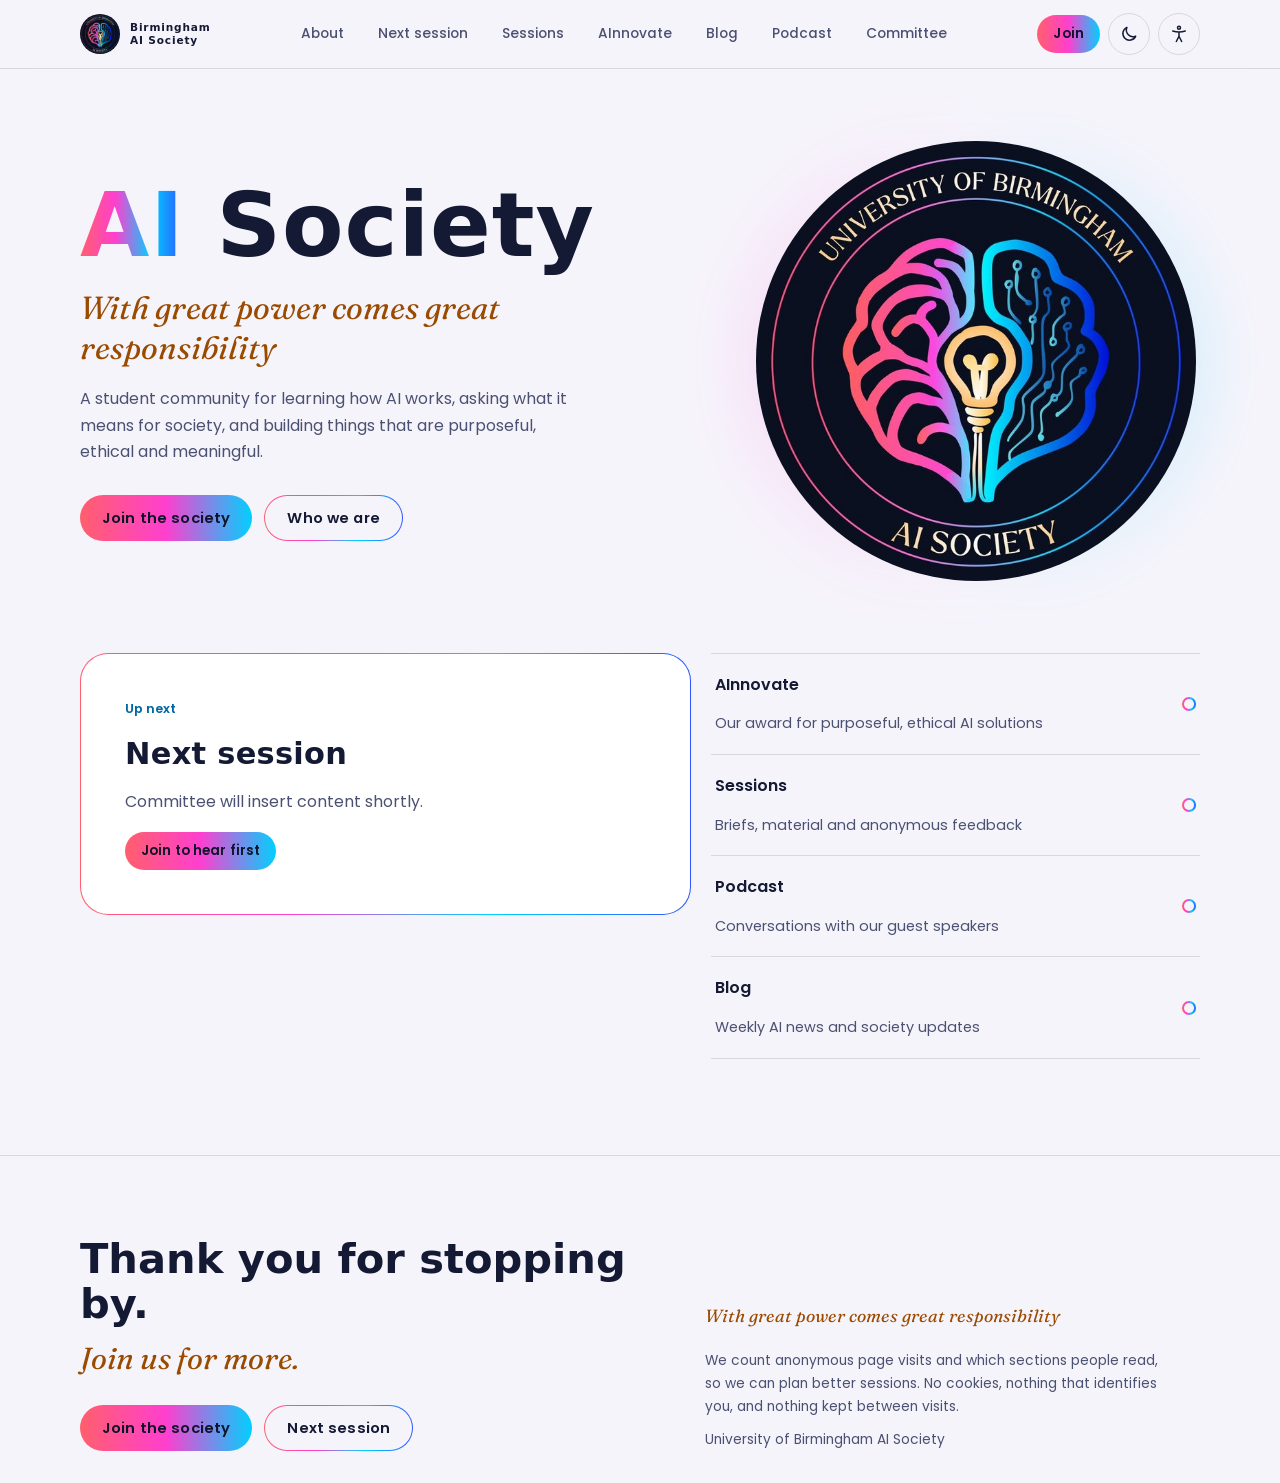
==== commit 575c86fd: "Add light and dark mode toggle Follows the device setting until a visitor picks a mode, remembers th" ====
--- a/index.html
+++ b/index.html
@@ -97,5 +97,6 @@
 
 <script src="assets/js/content.js"></script>
 <script src="assets/js/app.js"></script>
+<script src="assets/js/a11y.js"></script>
 </body>
 </html>
--- a/assets/css/site.css
+++ b/assets/css/site.css
@@ -4,9 +4,9 @@
 
 @font-face { font-family: "OpenDyslexic"; src: url("../fonts/opendyslexic-latin-400-normal.woff2") format("woff2"); font-weight: 400; font-display: swap; }
 @font-face { font-family: "OpenDyslexic"; src: url("../fonts/opendyslexic-latin-700-normal.woff2") format("woff2"); font-weight: 600 700; font-display: swap; }
-/* Drop the society's own font files into assets/fonts and they take over automatically. */
-@font-face { font-family: "Bicubik"; src: local("Bicubik"), url("../fonts/Bicubik.woff2") format("woff2"), url("../fonts/Bicubik.otf") format("opentype"); font-display: swap; }
-@font-face { font-family: "Larken"; src: local("Larken"), url("../fonts/Larken.woff2") format("woff2"), url("../fonts/Larken.otf") format("opentype"); font-display: swap; }
+/* The society's own fonts are used when installed on the device. Send the font files to self-host them. */
+@font-face { font-family: "Bicubik"; src: local("Bicubik"); font-display: swap; }
+@font-face { font-family: "Larken"; src: local("Larken"); font-display: swap; }
 
 /* ---------- Tokens ---------- */
 :root {
@@ -216,7 +216,8 @@
 .tools { display: flex; align-items: center; gap: 8px; flex: none; }
 .menu-btn { display: none; }
 
-@media (max-width: 1060px) {
+@media (min-width: 1121px) { .nav .mobile-only { display: none; } }
+@media (max-width: 1120px) {
   .menu-btn { display: inline-grid; }
   .top-in { justify-content: space-between; }
   .nav {
@@ -255,8 +256,8 @@
 .h3 { font-size: 1.08rem; font-weight: 600; }
 .serif { font-family: var(--f-serif); font-weight: 500; }
 .muted { color: var(--fg-2); }
-.stack { display: grid; gap: 14px; }
-.stack-l { display: grid; gap: clamp(28px, 4vw, 48px); }
+.stack { display: grid; gap: 14px; align-content: start; }
+.stack-l { display: grid; gap: clamp(28px, 4vw, 48px); align-content: start; }
 .prose { display: grid; gap: 14px; max-width: 66ch; }
 
 /* surfaces */
@@ -299,7 +300,7 @@
 }
 .logo-ring img { position: relative; width: 100%; height: 100%; border-radius: 50%; }
 
-.home-grid { margin-top: clamp(40px, 6vw, 72px); display: grid; grid-template-columns: minmax(0, 1.25fr) minmax(0, 1fr); gap: 20px; align-items: stretch; }
+.home-grid { margin-top: clamp(40px, 6vw, 72px); display: grid; grid-template-columns: minmax(0, 1.25fr) minmax(0, 1fr); gap: 20px; align-items: start; }
 .home-links { display: grid; gap: 0; border-top: 1px solid var(--line); }
 .home-links a {
   display: grid; grid-template-columns: 1fr auto; gap: 14px; align-items: center; padding: 18px 4px;
@@ -468,6 +469,5 @@
   .logo-ring { order: -1; width: min(64%, 300px); }
   .two { grid-template-columns: minmax(0, 1fr); }
   .post, .episode { grid-template-columns: minmax(0, 1fr); gap: 10px; }
-  .join-quick { display: none; }
 }
 @media print { .top, .foot, .nightlight, #a11y-root { display: none; } }
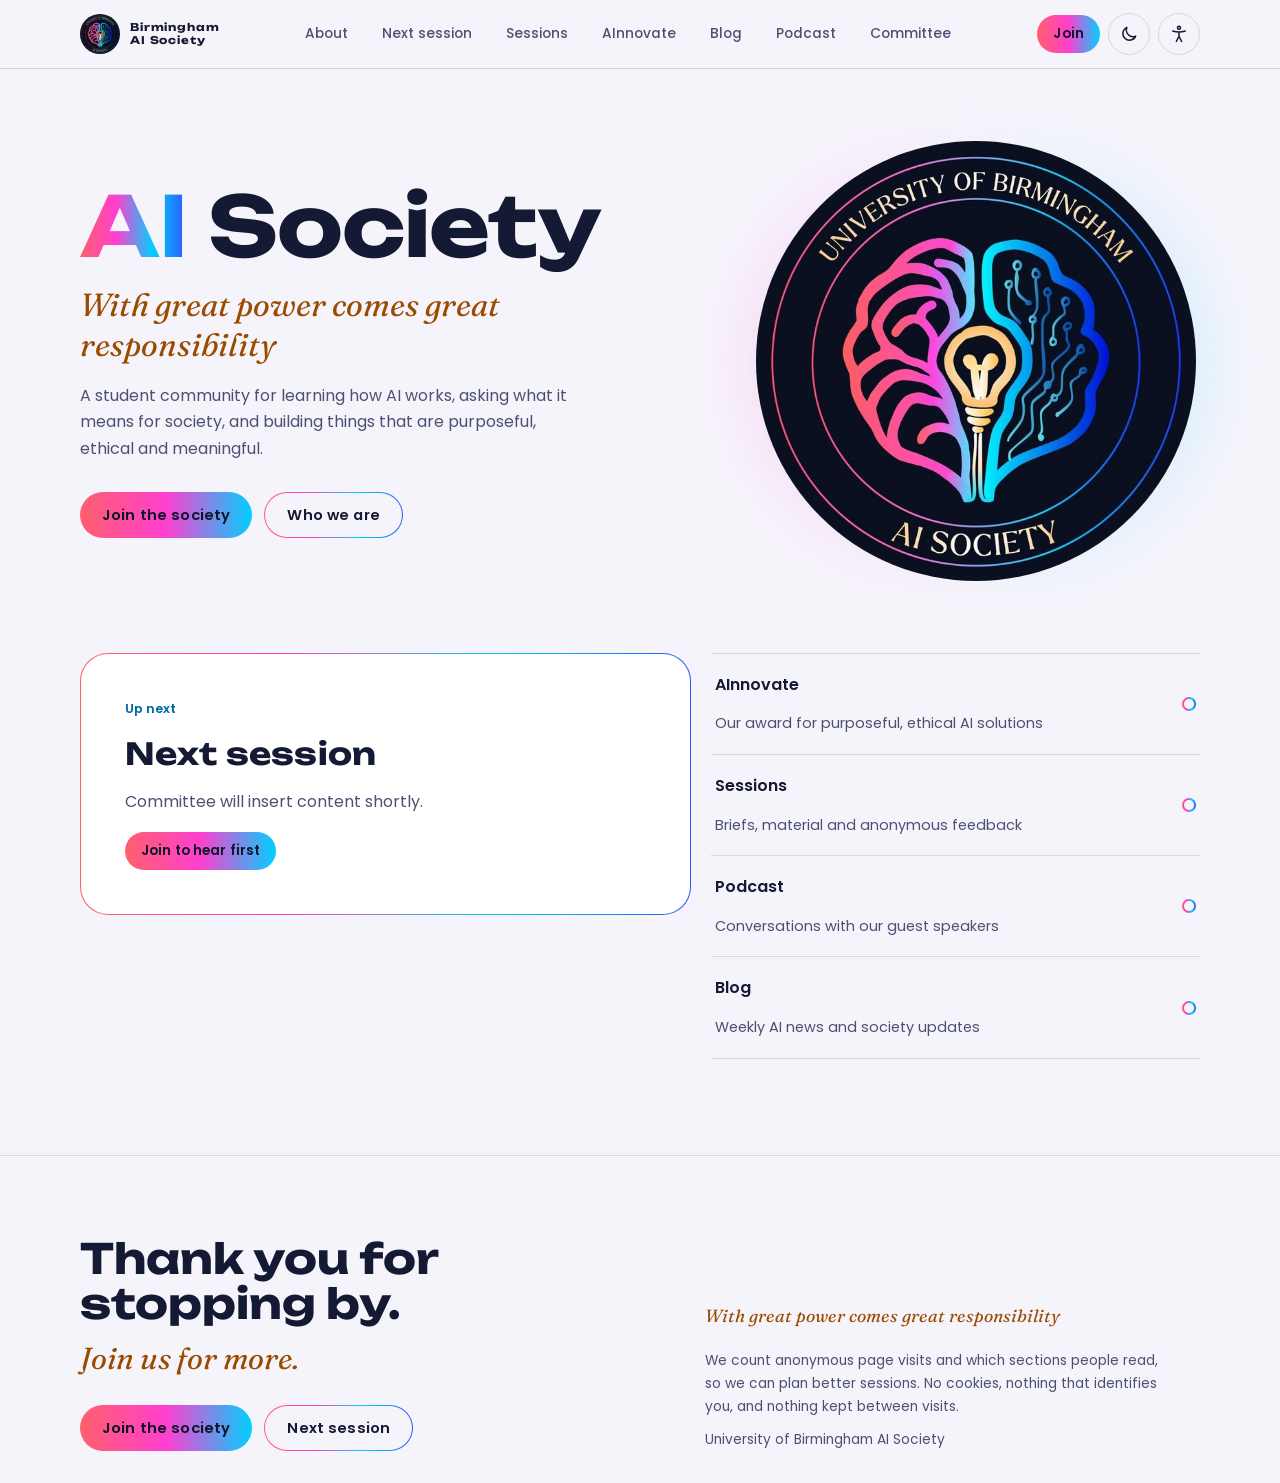
==== commit bd6bf3b9: "Use Unbounded as the stand-in title font Syncopate's lowercase letters are drawn as small capitals, " ====
--- a/index.html
+++ b/index.html
@@ -24,11 +24,12 @@
   if (s.spacing) d.dataset.spacing = "wide";
   if (s.contrast) d.dataset.contrast = "high";
   if (s.calm) d.dataset.calm = "on";
+  if (s.night) d.style.setProperty("--nl", String(s.nightLevel || 0.28));
 })();
 </script>
 <link rel="preconnect" href="https://fonts.googleapis.com">
 <link rel="preconnect" href="https://fonts.gstatic.com" crossorigin>
-<link rel="stylesheet" href="https://fonts.googleapis.com/css2?family=Fraunces:ital,opsz,wght@0,9..144,500;1,9..144,400;1,9..144,500&family=Lexend:wght@400;600&family=Poppins:wght@400;500;600&family=Syncopate:wght@400;700&display=swap">
+<link rel="stylesheet" href="https://fonts.googleapis.com/css2?family=Fraunces:ital,opsz,wght@0,9..144,500;1,9..144,400;1,9..144,500&family=Lexend:wght@400;600&family=Poppins:wght@400;500;600&display=swap">
 <link rel="stylesheet" href="assets/css/site.css">
 </head>
 <body>
@@ -98,5 +99,6 @@
 <script src="assets/js/content.js"></script>
 <script src="assets/js/app.js"></script>
 <script src="assets/js/a11y.js"></script>
+<script src="assets/js/data.js"></script>
 </body>
 </html>
--- a/assets/css/site.css
+++ b/assets/css/site.css
@@ -6,6 +6,8 @@
 @font-face { font-family: "OpenDyslexic"; src: url("../fonts/opendyslexic-latin-700-normal.woff2") format("woff2"); font-weight: 600 700; font-display: swap; }
 /* The society's own fonts are used when installed on the device. Send the font files to self-host them. */
 @font-face { font-family: "Bicubik"; src: local("Bicubik"); font-display: swap; }
+@font-face { font-family: "Unbounded"; src: url("../fonts/unbounded-latin-600-normal.woff2") format("woff2"); font-weight: 600; font-display: swap; }
+@font-face { font-family: "Unbounded"; src: url("../fonts/unbounded-latin-700-normal.woff2") format("woff2"); font-weight: 700; font-display: swap; }
 @font-face { font-family: "Larken"; src: local("Larken"); font-display: swap; }
 
 /* ---------- Tokens ---------- */
@@ -39,7 +41,7 @@
   --grad-btn: linear-gradient(90deg, var(--coral), var(--magenta) 50%, var(--cyan));
   --grad-soft: linear-gradient(120deg, rgba(255, 63, 207, 0.16), rgba(47, 85, 255, 0.2));
 
-  --f-display: "Bicubik", "Syncopate", "Arial Black", system-ui, sans-serif;
+  --f-display: "Bicubik", "Unbounded", "Arial Black", system-ui, sans-serif;
   --f-serif: "Larken", "Fraunces", Georgia, serif;
   --f-body: "Poppins", system-ui, -apple-system, "Segoe UI", sans-serif;
 
@@ -135,8 +137,9 @@
   flex-direction: column;
   overflow-x: hidden;
 }
-:root[data-spacing="wide"] body { line-height: 1.95; letter-spacing: 0.035em; word-spacing: 0.12em; }
-:root[data-spacing="wide"] p, :root[data-spacing="wide"] li { max-width: 60ch; }
+:root[data-spacing="wide"] main, :root[data-spacing="wide"] .foot { line-height: 1.95; letter-spacing: 0.02em; word-spacing: 0.08em; }
+:root[data-spacing="wide"] main p, :root[data-spacing="wide"] main li { max-width: 60ch; }
+:root[data-font="dyslexic"] .nav a, :root[data-font="lexend"] .nav a { padding: 0 10px; font-size: 0.8rem; }
 
 img { max-width: 100%; display: block; }
 a { color: var(--link); text-underline-offset: 3px; }
@@ -191,9 +194,13 @@
 .top {
   position: sticky; top: 0; z-index: 30;
   padding-top: env(safe-area-inset-top, 0px);
+  border-bottom: 1px solid var(--line);
+}
+/* Blur lives on a pseudo-element: backdrop-filter on .top itself would trap the fixed mobile menu inside the header. */
+.top::before {
+  content: ""; position: absolute; inset: 0; z-index: -1;
   background: color-mix(in srgb, var(--bg) 88%, transparent);
-  backdrop-filter: blur(14px);
-  border-bottom: 1px solid var(--line);
+  -webkit-backdrop-filter: blur(14px); backdrop-filter: blur(14px);
 }
 .top-in { display: flex; align-items: center; gap: 18px; min-height: 68px; }
 .brand { display: flex; align-items: center; gap: 10px; text-decoration: none; color: var(--fg); flex: none; }
@@ -228,7 +235,7 @@
   }
   .nav.open { display: block; }
   .nav ul { flex-direction: column; align-items: stretch; gap: 6px; max-width: 520px; margin: 0 auto; }
-  .nav a { min-height: 54px; padding: 0 20px; font-size: 1.05rem; border-color: var(--line); }
+  .nav a { display: flex; width: 100%; min-height: 54px; padding: 0 20px; font-size: 1.05rem; border-color: var(--line); }
   body.menu-open { overflow: hidden; }
 }
 @media (max-width: 420px) {
@@ -247,7 +254,7 @@
 .vh { display: grid; gap: 16px; margin-bottom: clamp(28px, 4.5vw, 52px); max-width: 820px; }
 .vh-title {
   font-family: var(--f-display); font-weight: 700; letter-spacing: 0.01em;
-  font-size: clamp(2rem, 6.4vw, 4.2rem); line-height: 1.02;
+  font-size: clamp(1.9rem, 5.6vw, 3.8rem); line-height: 1.05; letter-spacing: -0.01em;
 }
 .vh-lede { color: var(--fg-2); font-size: 1.06rem; max-width: 62ch; }
 .vh-ring { width: 64px; height: 6px; border-radius: 999px; background: var(--grad); }
@@ -284,7 +291,7 @@
 
 /* ---------- Home ---------- */
 .hero { display: grid; grid-template-columns: minmax(0, 1.15fr) minmax(0, .85fr); gap: clamp(24px, 5vw, 72px); align-items: center; }
-.hero-title { font-family: var(--f-display); font-weight: 700; font-size: clamp(2.6rem, 8vw, 5.6rem); line-height: 1; letter-spacing: 0.01em; }
+.hero-title { font-family: var(--f-display); font-weight: 700; font-size: clamp(2.5rem, 7.4vw, 5.2rem); line-height: 1; letter-spacing: -0.01em; }
 .hero-title .grad {
   background: var(--grad); -webkit-background-clip: text; background-clip: text; color: transparent;
 }
@@ -461,6 +468,16 @@
 input[type="range"] { width: 100%; accent-color: var(--magenta); min-height: 32px; }
 .tts-controls { display: flex; flex-wrap: wrap; gap: 8px; }
 .reading { background: var(--hl); border-radius: 6px; box-shadow: 0 0 0 6px var(--hl); }
+.a11y .seg label { min-height: 44px; }
+.a11y .seg legend { font-weight: 600; width: 100%; }
+.tts-bar {
+  position: fixed; z-index: 55; left: 50%; transform: translateX(-50%);
+  bottom: calc(16px + env(safe-area-inset-bottom, 0px));
+  display: flex; align-items: center; gap: 10px; flex-wrap: wrap; justify-content: center;
+  max-width: calc(100% - 32px); padding: 10px 12px 10px 18px; border-radius: 999px;
+  background: var(--surface); border: 1.5px solid var(--line-strong); box-shadow: 0 12px 40px rgba(0, 0, 0, .35);
+  font-size: 0.9rem; font-weight: 500;
+}
 
 /* ---------- Responsive ---------- */
 @media (max-width: 860px) {
@@ -471,3 +488,5 @@
   .post, .episode { grid-template-columns: minmax(0, 1fr); gap: 10px; }
 }
 @media print { .top, .foot, .nightlight, #a11y-root { display: none; } }
+/* headings that receive focus on navigation don't need a ring */
+[tabindex="-1"]:focus, [tabindex="-1"]:focus-visible { outline: none; }
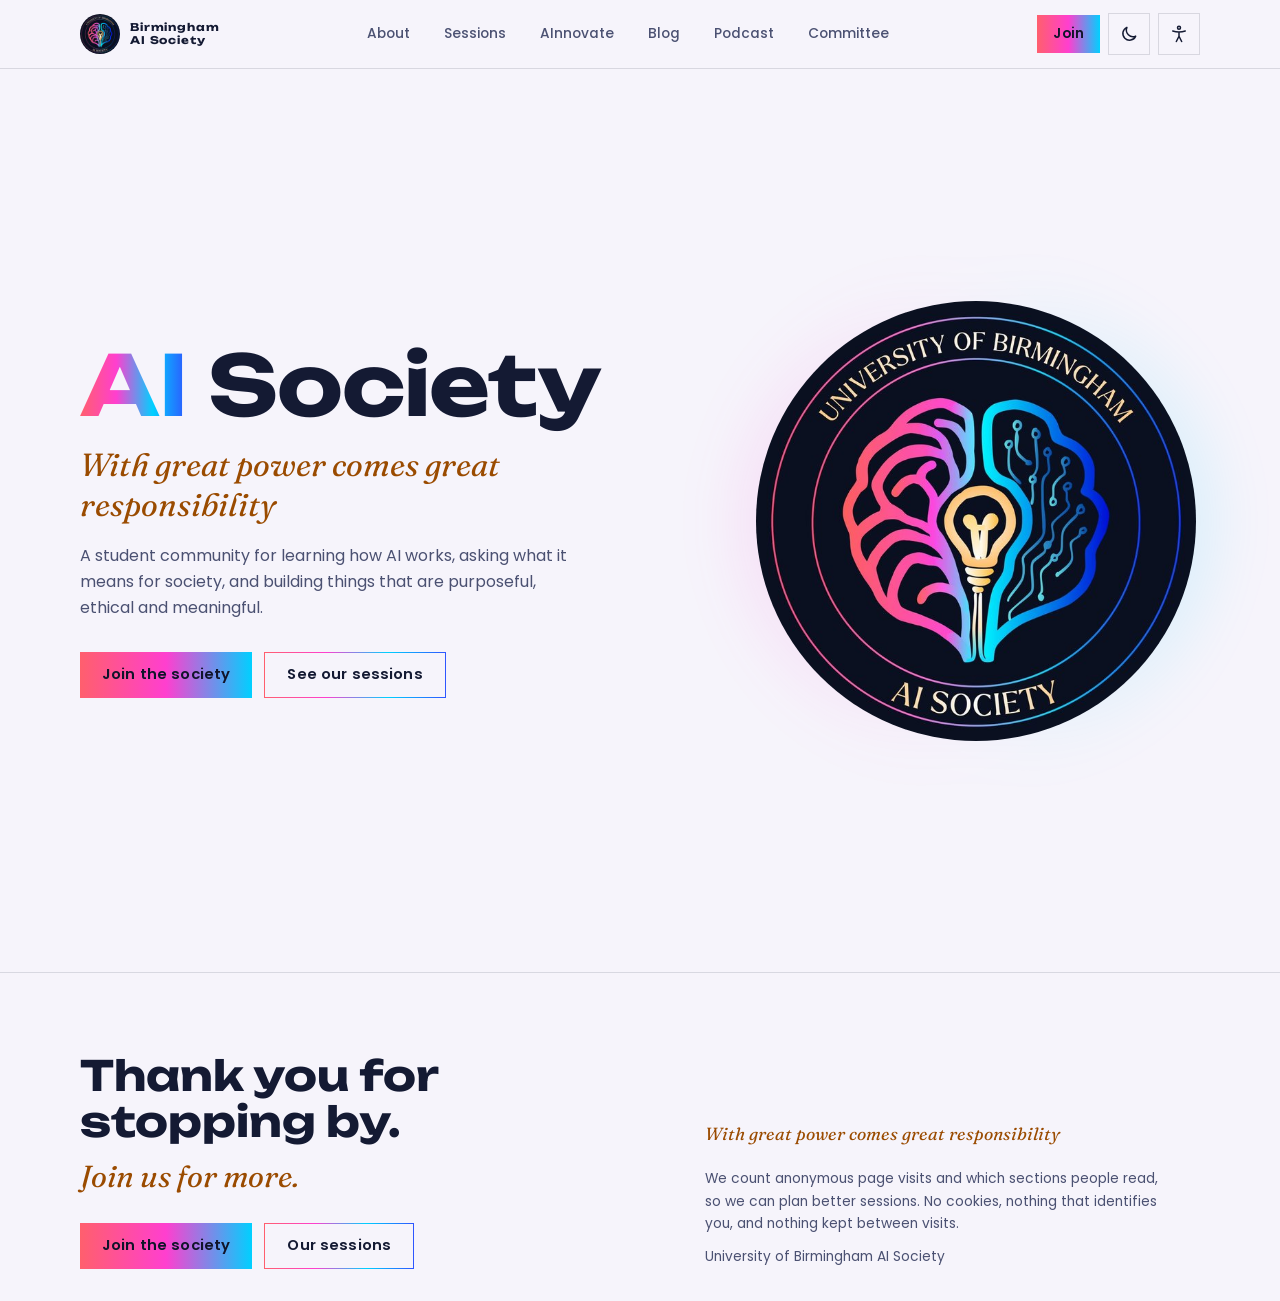
==== commit 245b744d: "Merge Next session into Sessions and keep the landing page to one screen The Sessions tab now opens " ====
--- a/index.html
+++ b/index.html
@@ -65,7 +65,6 @@
 <main id="main" tabindex="-1">
   <section class="view" data-view="home" aria-labelledby="h-home"></section>
   <section class="view" data-view="about" aria-labelledby="h-about" hidden></section>
-  <section class="view" data-view="next" aria-labelledby="h-next" hidden></section>
   <section class="view" data-view="sessions" aria-labelledby="h-sessions" hidden></section>
   <section class="view" data-view="ainnovate" aria-labelledby="h-ainnovate" hidden></section>
   <section class="view" data-view="blog" aria-labelledby="h-blog" hidden></section>
@@ -81,7 +80,7 @@
       <p class="thanks-sub">Join us for more.</p>
       <div class="row-btns">
         <a class="btn" href="#join" data-nav="join">Join the society</a>
-        <a class="btn btn-ghost" href="#next" data-nav="next">Next session</a>
+        <a class="btn btn-ghost" href="#sessions" data-nav="sessions">Our sessions</a>
       </div>
     </div>
     <div class="foot-meta">
--- a/assets/css/site.css
+++ b/assets/css/site.css
@@ -48,6 +48,7 @@
   --r-s: 10px;
   --r-m: 16px;
   --r-l: 28px;
+  --r-btn: 0;   /* buttons, nav and choice pills: sharp corners */
   --gutter: max(16px, env(safe-area-inset-left, 0px));
   --gutter-r: max(16px, env(safe-area-inset-right, 0px));
   --max: 1120px;
@@ -164,7 +165,7 @@
 /* ---------- Buttons ---------- */
 .btn {
   display: inline-flex; align-items: center; justify-content: center; gap: 8px;
-  min-height: 46px; padding: 0 22px; border-radius: 999px; border: 0;
+  min-height: 46px; padding: 0 22px; border-radius: var(--r-btn); border: 0;
   font: 600 0.92rem/1 var(--f-body); letter-spacing: 0.01em;
   color: var(--fg-on-accent); background: var(--grad-btn);
   text-decoration: none; cursor: pointer;
@@ -183,7 +184,7 @@
 .row-btns { display: flex; flex-wrap: wrap; gap: 12px; }
 
 .icon-btn {
-  width: 42px; height: 42px; border-radius: 50%; display: inline-grid; place-items: center;
+  width: 42px; height: 42px; border-radius: var(--r-btn); display: inline-grid; place-items: center;
   background: transparent; border: 1px solid var(--line); color: var(--fg); cursor: pointer;
 }
 .icon-btn:hover { border-color: var(--line-strong); background: var(--surface); }
@@ -211,7 +212,7 @@
 .nav ul { list-style: none; display: flex; flex-wrap: wrap; gap: 4px; justify-content: center; }
 .nav a {
   display: inline-flex; align-items: center; min-height: 38px; padding: 0 14px;
-  border-radius: 999px; border: 1.5px solid transparent;
+  border-radius: var(--r-btn); border: 1.5px solid transparent;
   color: var(--fg-2); text-decoration: none; font-size: 0.86rem; font-weight: 500; white-space: nowrap;
   transition: color .2s var(--ease), background-color .2s var(--ease);
 }
@@ -283,7 +284,7 @@
 /* meta chips: date / time / room */
 .chips { display: flex; flex-wrap: wrap; gap: 8px; }
 .chip {
-  display: inline-flex; align-items: center; gap: 8px; min-height: 36px; padding: 0 14px; border-radius: 999px;
+  display: inline-flex; align-items: center; gap: 8px; min-height: 36px; padding: 0 14px; border-radius: var(--r-btn);
   background: var(--surface-2); border: 1px solid var(--line); font-size: 0.86rem; font-weight: 500;
 }
 .chip svg { width: 16px; height: 16px; fill: none; stroke: var(--warm); stroke-width: 1.8; stroke-linecap: round; stroke-linejoin: round; flex: none; }
@@ -338,7 +339,7 @@
 :root[data-theme="light"] .points li::before { border-color: var(--tag); }
 .mat { margin-top: 22px; display: grid; gap: 10px; }
 .mat-list { display: flex; flex-wrap: wrap; gap: 8px; }
-.mat-list a { display: inline-flex; align-items: center; min-height: 38px; padding: 0 14px; border-radius: 999px; border: 1px solid var(--line-strong); text-decoration: none; color: var(--fg); font-size: 0.88rem; }
+.mat-list a { display: inline-flex; align-items: center; min-height: 38px; padding: 0 14px; border-radius: var(--r-btn); border: 1px solid var(--line-strong); text-decoration: none; color: var(--fg); font-size: 0.88rem; }
 .mat-list a:hover { border-color: var(--link); }
 .fb-wrap { margin-top: 22px; }
 .fb { margin-top: 16px; background: var(--surface); border: 1px solid var(--line); border-radius: var(--r-m); padding: clamp(18px, 3vw, 26px); }
@@ -364,7 +365,7 @@
 .seg { display: flex; flex-wrap: wrap; gap: 8px; border: 0; padding: 0; margin: 0; }
 .seg legend { padding: 0; margin-bottom: 8px; font-size: 0.88rem; font-weight: 500; }
 .seg input { position: absolute; opacity: 0; width: 1px; height: 1px; }
-.seg label { display: inline-flex; align-items: center; min-height: 40px; padding: 0 16px; border-radius: 999px; border: 1px solid var(--line-strong); cursor: pointer; font-size: 0.9rem; }
+.seg label { display: inline-flex; align-items: center; min-height: 40px; padding: 0 16px; border-radius: var(--r-btn); border: 1px solid var(--line-strong); cursor: pointer; font-size: 0.9rem; }
 .seg input:checked + label { background: var(--grad-btn); color: var(--fg-on-accent); border-color: transparent; font-weight: 600; }
 .seg input:focus-visible + label { outline: 3px solid var(--link); outline-offset: 2px; }
 .check { display: grid; grid-template-columns: 24px 1fr; gap: 10px; align-items: start; font-size: 0.9rem; color: var(--fg-2); }
@@ -380,7 +381,7 @@
 
 /* ---------- Blog ---------- */
 .filters { display: flex; flex-wrap: wrap; gap: 8px; margin-bottom: 26px; }
-.filters button { min-height: 38px; padding: 0 16px; border-radius: 999px; border: 1px solid var(--line-strong); background: transparent; color: var(--fg); font: 500 0.86rem var(--f-body); cursor: pointer; }
+.filters button { min-height: 38px; padding: 0 16px; border-radius: var(--r-btn); border: 1px solid var(--line-strong); background: transparent; color: var(--fg); font: 500 0.86rem var(--f-body); cursor: pointer; }
 .filters button[aria-pressed="true"] { background: var(--fg); color: var(--bg); border-color: var(--fg); }
 .posts { display: grid; }
 .post { display: grid; grid-template-columns: 150px minmax(0, 1fr); gap: clamp(16px, 3vw, 40px); padding-block: 28px; border-top: 1px solid var(--line); }
@@ -474,7 +475,7 @@
   position: fixed; z-index: 55; left: 50%; transform: translateX(-50%);
   bottom: calc(16px + env(safe-area-inset-bottom, 0px));
   display: flex; align-items: center; gap: 10px; flex-wrap: wrap; justify-content: center;
-  max-width: calc(100% - 32px); padding: 10px 12px 10px 18px; border-radius: 999px;
+  max-width: calc(100% - 32px); padding: 10px 12px 10px 18px; border-radius: var(--r-btn);
   background: var(--surface); border: 1.5px solid var(--line-strong); box-shadow: 0 12px 40px rgba(0, 0, 0, .35);
   font-size: 0.9rem; font-weight: 500;
 }
@@ -490,3 +491,16 @@
 @media print { .top, .foot, .nightlight, #a11y-root { display: none; } }
 /* headings that receive focus on navigation don't need a ring */
 [tabindex="-1"]:focus, [tabindex="-1"]:focus-visible { outline: none; }
+
+/* Landing page: hero fills the first screen, nothing cut off at the bottom */
+.view[data-view="home"] { padding-block: 0; }
+.home { min-height: calc(100svh - 69px - env(safe-area-inset-top, 0px)); display: grid; align-items: center; padding-block: clamp(24px, 4vh, 48px); }
+.home .logo-ring { width: min(100%, 440px, 62svh); }
+@media (max-width: 860px) { .home .logo-ring { width: min(64%, 280px, 34svh); } }
+
+/* Next session panel at the top of Sessions */
+.next-up { display: grid; grid-template-columns: minmax(0, 1.4fr) minmax(0, 1fr); gap: clamp(20px, 4vw, 48px); align-items: start; }
+.next-up .chips { flex-direction: column; align-items: flex-start; }
+.next-title { font-size: clamp(1.4rem, 3.4vw, 2.2rem); }
+@media (max-width: 860px) { .next-up { grid-template-columns: minmax(0, 1fr); } }
+.past-h { font-size: 0.95rem; font-weight: 600; color: var(--fg-2); padding-bottom: 14px; margin-bottom: clamp(22px, 3vw, 32px); border-bottom: 1px solid var(--line); }
